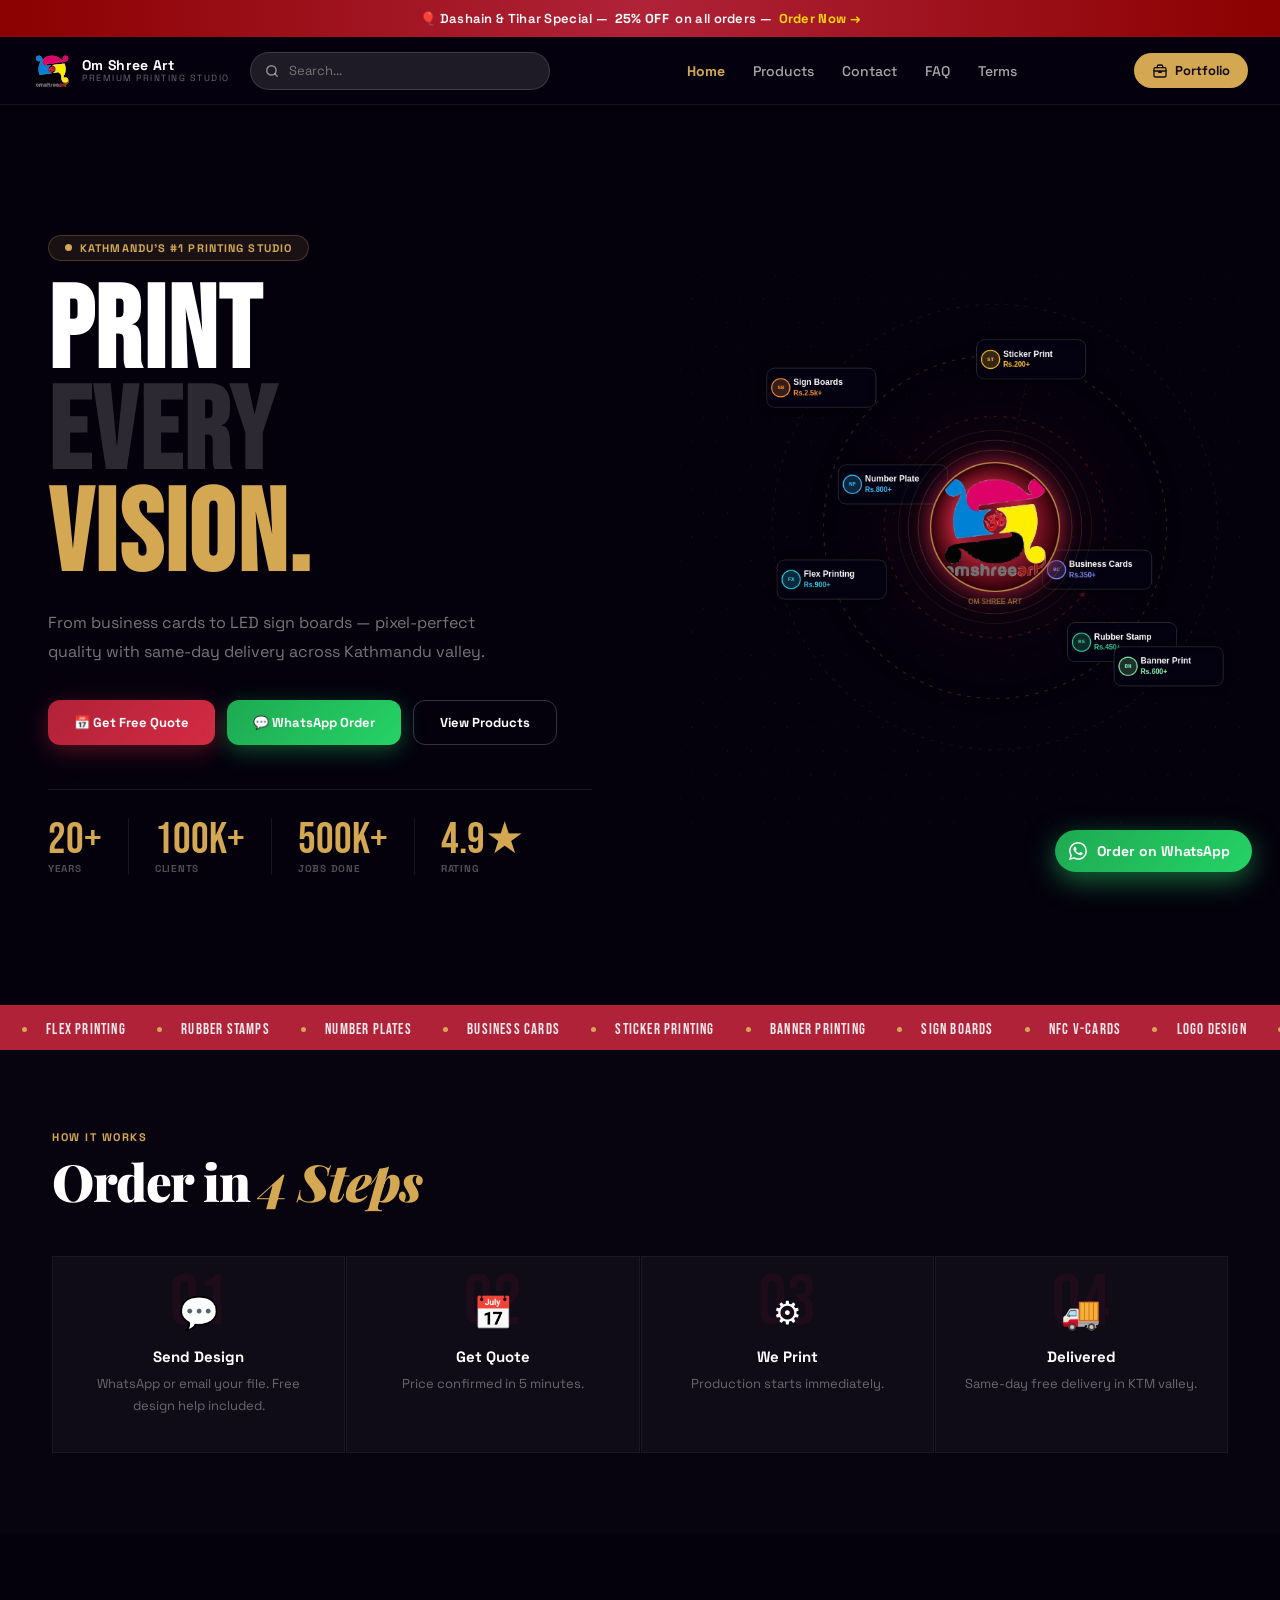
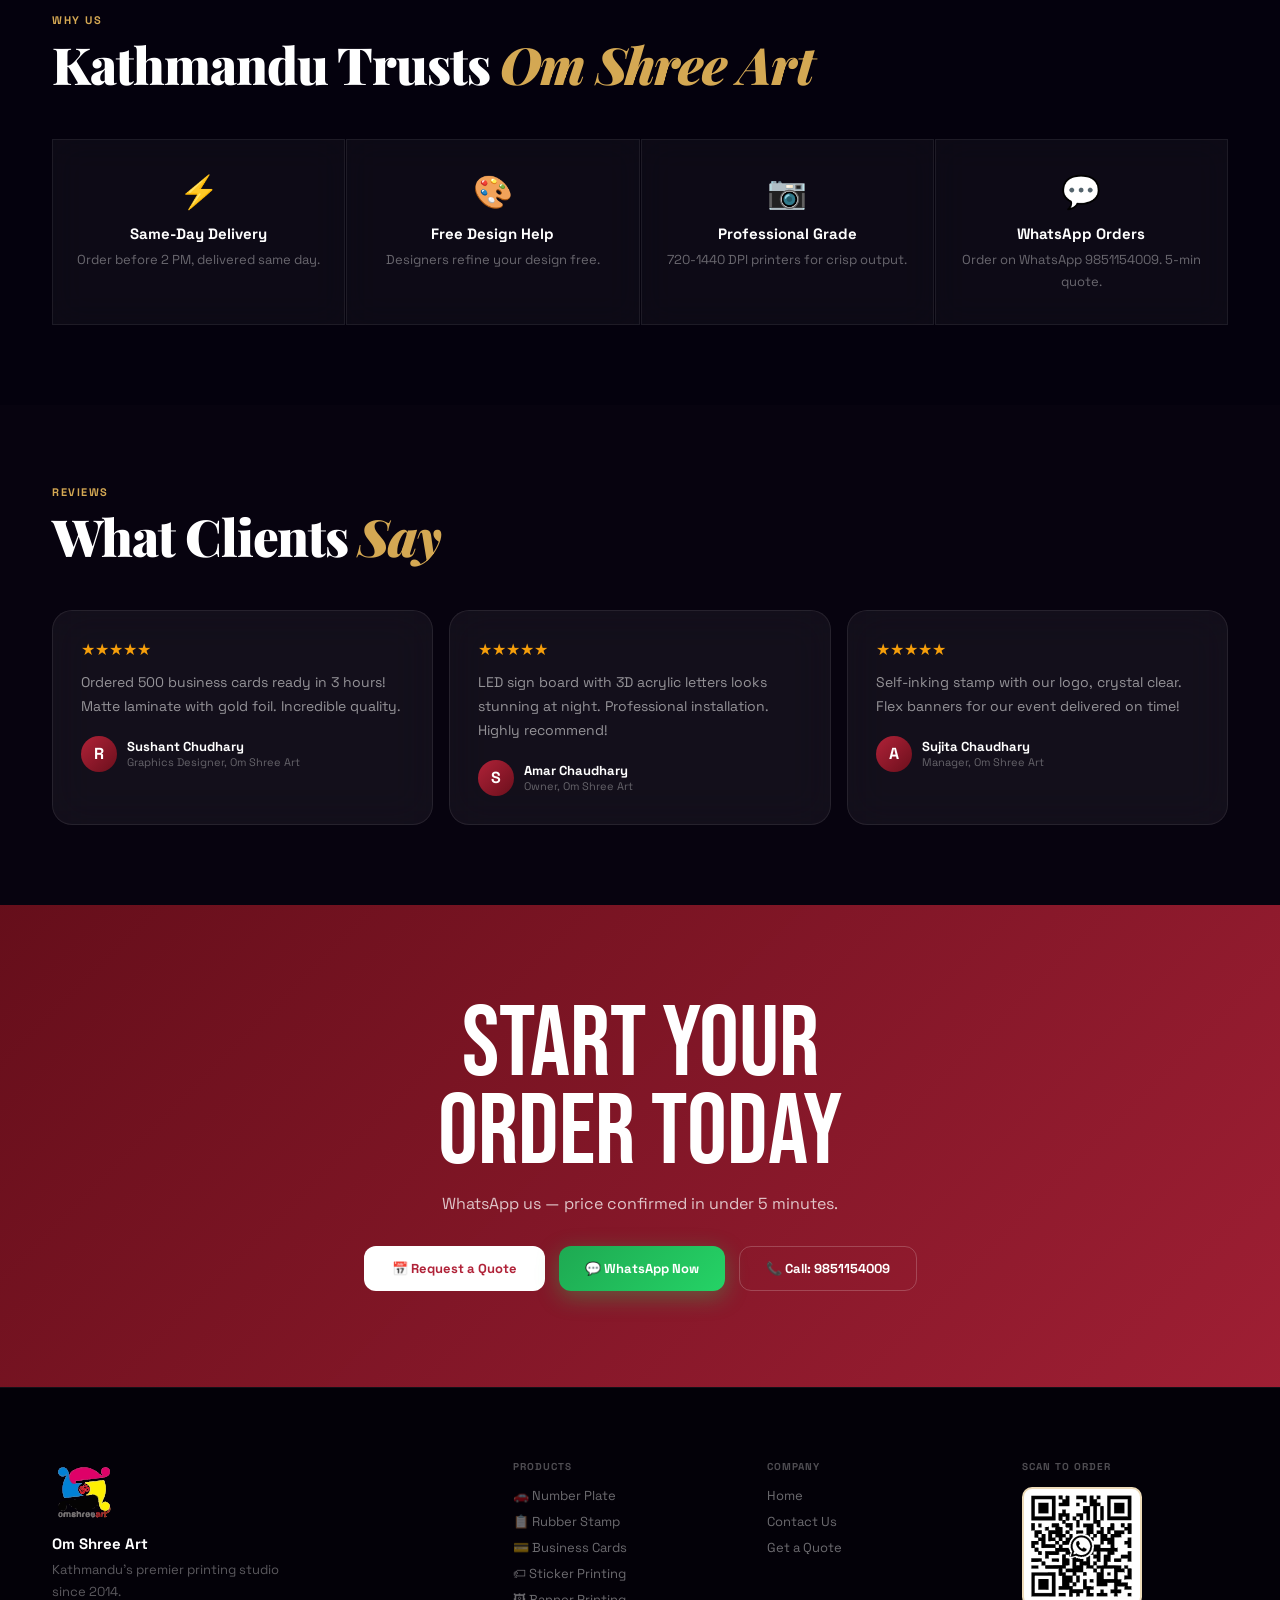
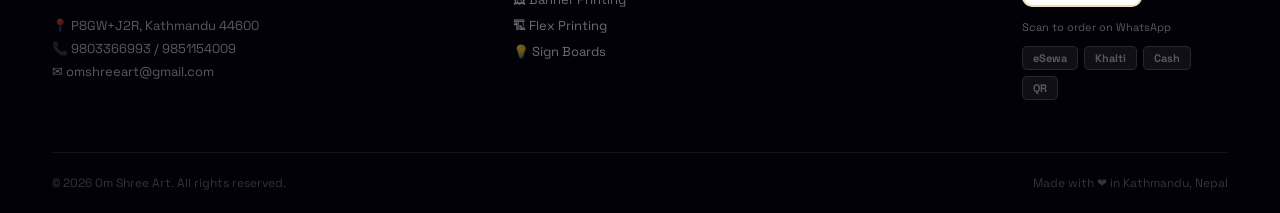
==== index.html @ f7657d8b "Add files via upload" ====
<!DOCTYPE html>
<html lang="en">
<head>
<meta charset="UTF-8"><meta name="viewport" content="width=device-width,initial-scale=1">
<title>Om Shree Art | Number Plate, Rubber Stamp, Printing in Kathmandu</title>
<meta name="description" content="Kathmandu's #1 printing studio. Custom number plates, rubber stamps, business cards, flex printing, banners & sign boards. Same-day delivery. Call: 985-1154009">
<meta name="keywords" content="number plate Nepal, rubber stamp Kathmandu, business card printing, flex printing Nepal, banner printing Kathmandu, sticker printing, sign board Nepal">
<link rel="icon" href="img/omshreeart-logo.svg">
<meta property="og:image" content="img/omshreeart-logo.svg">
<link rel="preconnect" href="https://fonts.googleapis.com">
<link href="https://fonts.googleapis.com/css2?family=Space+Grotesk:wght@400;500;600;700;800&family=Bebas+Neue&family=Playfair+Display:ital,wght@0,900;1,700&display=swap" rel="stylesheet">
<link rel="stylesheet" href="css/style.css">


<style>
#searchResults .sri{padding:10px 14px;cursor:pointer;border-bottom:1px solid rgba(255,255,255,.05);display:flex;align-items:center;gap:10px;transition:.15s;}
#searchResults .sri:hover{background:rgba(176,34,56,.18);}
#searchResults .sri:last-child{border:none;}
#searchResults .sri-e{font-size:16px;flex-shrink:0;}
#searchResults .sri-n{font-size:13px;font-weight:600;color:#fff;}
#searchResults .sri-p{font-size:11px;color:#D4A853;margin-top:1px;}
#searchResults .s-no{padding:14px;color:rgba(255,255,255,.35);font-size:13px;}
#searchToggle:hover{background:rgba(176,34,56,.25)!important;border-color:#B02238!important;color:#fff!important;box-shadow:0 0 16px rgba(176,34,56,.3)!important;}
</style></head><body><canvas id="bg"></canvas><div class="wrap" style="overflow-x:clip;">
<div style="background:linear-gradient(90deg,#8B0000,#B02238,#8B0000);text-align:center;padding:10px 20px;font-size:13px;font-weight:600;color:#fff;letter-spacing:.3px;position:relative;z-index:200;">&#127880; Dashain &amp; Tihar Special &mdash; &nbsp;<b>25% OFF</b>&nbsp; on all orders &mdash; &nbsp;<a href="contact.html" style="color:#FFD700;text-decoration:none;font-weight:700;">Order Now &rarr;</a></div>

<nav style="display:flex;align-items:center;padding:0 32px;height:68px;background:rgba(6,0,15,.95);backdrop-filter:blur(18px);border-bottom:1px solid rgba(255,255,255,.07);position:sticky;top:0;z-index:100;">
  <a href="index.html" style="display:flex;align-items:center;gap:10px;text-decoration:none;flex-shrink:0;">
    <img src="img/omshreeart-logo.svg" alt="OSA" style="height:40px;width:40px;object-fit:contain;border-radius:8px;">
    <div style="display:flex;flex-direction:column;line-height:1.15;">
      <span style="font-weight:700;font-size:14px;color:#fff;letter-spacing:.3px;">Om Shree Art</span>
      <span style="font-size:9px;color:rgba(255,255,255,.4);letter-spacing:1.5px;text-transform:uppercase;">Premium Printing Studio</span>
    </div>
  </a>
  <div id="navSearch" style="position:relative;margin:0 20px;flex:1;max-width:300px;">
  <div id="searchWrap" style="display:flex;align-items:center;background:rgba(255,255,255,.1);border:1.5px solid rgba(255,255,255,.15);border-radius:30px;padding:0 14px;height:38px;transition:.25s;">
    <svg width="14" height="14" viewBox="0 0 24 24" fill="none" stroke="rgba(255,255,255,.5)" stroke-width="2.5" stroke-linecap="round" stroke-linejoin="round" style="flex-shrink:0"><circle cx="11" cy="11" r="8"/><line x1="21" y1="21" x2="16.65" y2="16.65"/></svg>
    <input type="text" id="searchInput" placeholder="Search..." autocomplete="off"
      style="flex:1;background:none;border:none;outline:none;color:#fff;font-size:13px;padding:0 10px;font-family:inherit;"
      oninput="doSearch(this.value)">
    <span id="clearBtn" onclick="clearSrch()" style="display:none;color:rgba(255,255,255,.4);cursor:pointer;font-size:18px;line-height:1;">&times;</span>
  </div>
  <div id="searchResults" style="display:none;position:absolute;top:calc(100% + 8px);left:0;right:0;min-width:260px;background:rgba(8,0,22,.98);border:1px solid rgba(176,34,56,.3);border-radius:14px;overflow:hidden;box-shadow:0 24px 60px rgba(0,0,0,.85);z-index:9999;"></div>
</div>
  <div style="display:flex;align-items:center;gap:28px;margin:0 auto;">
    <a href="index.html" style="color:#D4A853;font-weight:700;text-decoration:none;font-size:14px;">Home</a>
    <a href="products.html" style="color:rgba(255,255,255,.65);font-weight:500;text-decoration:none;font-size:14px;">Products</a>
    <a href="contact.html" style="color:rgba(255,255,255,.65);font-weight:500;text-decoration:none;font-size:14px;">Contact</a>
    <a href="faq.html" style="color:rgba(255,255,255,.65);font-weight:500;text-decoration:none;font-size:14px;">FAQ</a>
    <a href="terms.html" style="color:rgba(255,255,255,.65);font-weight:500;text-decoration:none;font-size:14px;">Terms</a>
  </div>
  <a href="about.html" aria-label="View our portfolio" style="display:flex;align-items:center;gap:7px;background:#D4A853;color:#150b1c;padding:9px 18px;border-radius:30px;text-decoration:none;font-size:13px;font-weight:700;white-space:nowrap;flex-shrink:0;">
    <svg width="16" height="16" viewBox="0 0 24 24" fill="none" stroke="currentColor" stroke-width="2" stroke-linecap="round" stroke-linejoin="round" aria-hidden="true"><rect x="3" y="7" width="18" height="14" rx="2"/><path d="M8 7V5a2 2 0 0 1 2-2h4a2 2 0 0 1 2 2v2M3 12h18M10 12v2h4v-2"/></svg>
    Portfolio
  </a>
</nav>
<div class="mob-nav" id="mn">
  <button class="mob-x" onclick="closeMob()">&#10005;</button>
  <img src="img/omshreeart-logo.svg" style="width:72px;height:72px;object-fit:contain;border-radius:12px;margin-bottom:8px" alt="">
  <a href="index.html" onclick="closeMob()">Home</a>
  <a href="index.html#services" onclick="closeMob()">Products</a>
  <a href="contact.html" onclick="closeMob()">Contact</a>
</div>

<section class="hero">
  <div class="hero-left">
    <div class="eyebrow"><span class="pulse"></span> Kathmandu&rsquo;s #1 Printing Studio</div>
    <h1 class="hero-h1">PRINT<br><span class="dim">EVERY</span><br><span class="gld">VISION.</span></h1>
    <p class="hero-p">From business cards to LED sign boards &mdash; pixel-perfect quality with same-day delivery across Kathmandu valley.</p>
    <div class="hero-btns">
      <a href="contact.html#quote" class="btn-red">&#128197; Get Free Quote</a>
      <a href="https://wa.me/9779851154009" target="_blank" class="btn-wa">&#128172; WhatsApp Order</a>
      <a href="products.html" class="btn-ghost">View Products</a>
    </div>
    <div class="stats">
      <div class="stat"><div class="stat-n">20+</div><div class="stat-l">Years</div></div>
      <div class="stat"><div class="stat-n">100K+</div><div class="stat-l">Clients</div></div>
      <div class="stat"><div class="stat-n">500K+</div><div class="stat-l">Jobs Done</div></div>
      <div class="stat" style="border-right:none"><div class="stat-n">4.9&#9733;</div><div class="stat-l">Rating</div></div>
    </div>
  </div>
  <div class="hero-right" style="display:flex;align-items:flex-start;justify-content:center;padding-top:20px;min-height:100vh;overflow:visible;">
    <canvas id="heroCanvas" width="800" height="800" style="display:block;width:800px;height:800px;"></canvas>
  </div>
  <script>
  // Inline orbit animation - runs immediately, no deps
  (function(){
    var cv=document.getElementById('heroCanvas');
    if(!cv){console.error('heroCanvas not found'); return;}
    console.log('heroCanvas found, starting animation');
    var S=800, ctx=cv.getContext('2d');
    var cx=S/2+50, cy=S/2-40, tick=0, hov=-1;
    var logo=new Image(); logo.src='img/omshreeart-logo.svg'; var logoOk=false;
    logo.onload=function(){logoOk=true;};
    var IT=[
      {l:'Business Cards',p:'Rs.350+',c:'#818cf8',a:'BC'},
      {l:'Number Plate', p:'Rs.800+',c:'#38bdf8',a:'NP'},
      {l:'Rubber Stamp', p:'Rs.450+',c:'#34d399',a:'RS'},
      {l:'Flex Printing',p:'Rs.900+',c:'#22d3ee',a:'FX'},
      {l:'Sticker Print',p:'Rs.200+',c:'#fbbf24',a:'ST'},
      {l:'Banner Print', p:'Rs.600+',c:'#86efac',a:'BN'},
      {l:'Sign Boards',  p:'Rs.2.5k+',c:'#fb923c',a:'SB'}
    ];
    var OR=[
      {r:158,sp:0.009,ag:0,      ids:[0,1]},
      {r:245,sp:-0.006,ag:1.0,  ids:[2,3,4]},
      {r:318,sp:0.004,ag:0.5,   ids:[5,6]}
    ];
    var CP=[];
    cv.addEventListener('mousemove',function(e){
      var rc=cv.getBoundingClientRect();
      var mx=(e.clientX-rc.left)*(S/rc.width);
      var my=(e.clientY-rc.top)*(S/rc.height);
      hov=-1;
      CP.forEach(function(c){var dx=mx-c.x,dy=my-c.y;if(dx*dx+dy*dy<60*60)hov=c.i;});
      cv.style.cursor=hov>=0?'pointer':'default';
    });
    cv.addEventListener('click',function(){
      if(hov>=0)window.open('https://wa.me/9779851154009?text=Order+'+encodeURIComponent(IT[hov].l),'_blank');
    });
    function rr(x,y,w,h,r){
      ctx.beginPath();ctx.moveTo(x+r,y);
      ctx.lineTo(x+w-r,y);ctx.arcTo(x+w,y,x+w,y+r,r);
      ctx.lineTo(x+w,y+h-r);ctx.arcTo(x+w,y+h,x+w-r,y+h,r);
      ctx.lineTo(x+r,y+h);ctx.arcTo(x,y+h,x,y+h-r,r);
      ctx.lineTo(x,y+r);ctx.arcTo(x,y,x+r,y,r);ctx.closePath();
    }
    function rgb(h){return[parseInt(h.slice(1,3),16),parseInt(h.slice(3,5),16),parseInt(h.slice(5,7),16)];}
    function draw(){
      ctx.clearRect(0,0,S,S); tick++; CP=[];
      // bg glow
      var g=ctx.createRadialGradient(cx,cy,0,cx,cy,270);
      g.addColorStop(0,'rgba(176,34,56,0.18)');g.addColorStop(1,'rgba(0,0,0,0)');
      ctx.fillStyle=g;ctx.beginPath();ctx.arc(cx,cy,290,0,Math.PI*2);ctx.fill();
      // hex dots
      for(var hx=0;hx<S;hx+=34){for(var hy=0;hy<S;hy+=34){
        var ph=Math.sin(tick*0.02+(hx+hy)*0.05)*0.5+0.5;
        ctx.beginPath();ctx.arc(hx+(Math.floor(hy/34)%2)*17,hy,1,0,Math.PI*2);
        ctx.fillStyle='rgba(255,255,255,'+(0.04+ph*0.05)+')';ctx.fill();
      }}
      // orbit rings
      [[158,'rgba(176,34,56,0.4)'],[245,'rgba(212,168,83,0.22)'],[318,'rgba(255,255,255,0.07)']].forEach(function(o){
        ctx.save();ctx.setLineDash([5,9]);ctx.beginPath();ctx.arc(cx,cy,o[0],0,Math.PI*2);
        ctx.strokeStyle=o[1];ctx.lineWidth=1.5;ctx.stroke();ctx.restore();
        var a=tick*0.015; ctx.beginPath();ctx.arc(cx+o[0]*Math.cos(a),cy+o[0]*Math.sin(a),3,0,Math.PI*2);
        ctx.fillStyle=o[1];ctx.fill();
      });
      // chips
      OR.forEach(function(o){o.ag+=o.sp;
        o.ids.forEach(function(ii,j){
          var a=o.ag+(j/o.ids.length)*Math.PI*2;
          var px=cx+o.r*Math.cos(a), py=cy+o.r*Math.sin(a);
          var it=IT[ii], isH=(hov===ii);
          CP.push({x:px,y:py,i:ii});
          // line
          var rc=rgb(it.c);
          ctx.save();ctx.beginPath();ctx.moveTo(cx,cy);ctx.lineTo(px,py);
          ctx.setLineDash([3,6]);ctx.strokeStyle='rgba('+rc[0]+','+rc[1]+','+rc[2]+','+(isH?0.3:0.12)+')';
          ctx.lineWidth=isH?1.5:1;ctx.stroke();ctx.restore();
          // dot
          ctx.save();if(isH){ctx.shadowColor=it.c;ctx.shadowBlur=18;}
          ctx.beginPath();ctx.arc(px,py,isH?5:3.5,0,Math.PI*2);ctx.fillStyle=it.c;ctx.fill();ctx.restore();
          // chip
          var CW=isH?172:156, CH=isH?62:56;
          var bx=px-CW/2, by=py-CH/2;
          ctx.save();ctx.shadowColor=isH?it.c:'rgba(0,0,0,0.8)';ctx.shadowBlur=isH?22:12;
          rr(bx,by,CW,CH,11);ctx.fillStyle=isH?'rgba(8,3,24,0.97)':'rgba(5,2,18,0.93)';ctx.fill();
          rr(bx,by,CW,CH,11);ctx.strokeStyle=isH?it.c:'rgba(255,255,255,0.18)';ctx.lineWidth=isH?2:1;ctx.stroke();ctx.restore();
          // badge
          ctx.save();ctx.beginPath();ctx.arc(bx+20,by+CH/2,13,0,Math.PI*2);
          ctx.fillStyle='rgba('+rc[0]+','+rc[1]+','+rc[2]+',0.2)';ctx.fill();
          ctx.strokeStyle=it.c;ctx.lineWidth=1.5;ctx.stroke();
          ctx.fillStyle=it.c;ctx.font='bold 8px monospace';ctx.textAlign='center';ctx.textBaseline='middle';
          ctx.fillText(it.a,bx+20,by+CH/2);ctx.restore();
          // text
          ctx.save();ctx.font='bold 12px sans-serif';ctx.fillStyle='#fff';ctx.textAlign='left';ctx.textBaseline='middle';
          ctx.fillText(it.l,bx+38,by+CH/2-7);
          ctx.font='bold 10px sans-serif';ctx.fillStyle=it.c;ctx.fillText(it.p,bx+38,by+CH/2+8);ctx.restore();
        });
      });
      // orb
      var R=92, pu=Math.sin(tick*0.04)*0.5+0.5;
      for(var ri=0;ri<3;ri++){
        ctx.save();ctx.beginPath();ctx.arc(cx,cy,R+14+ri*10+pu*(ri+1)*4,0,Math.PI*2);
        ctx.strokeStyle='rgba(212,168,83,'+(0.28-ri*0.08)+')';ctx.lineWidth=1;ctx.stroke();ctx.restore();
      }
      var og=ctx.createRadialGradient(cx-20,cy-18,0,cx,cy,R);
      og.addColorStop(0,'#5a0a18');og.addColorStop(0.55,'#B02238');og.addColorStop(1,'#2a0007');
      ctx.save();ctx.shadowColor='#B02238';ctx.shadowBlur=32;
      ctx.beginPath();ctx.arc(cx,cy,R,0,Math.PI*2);ctx.fillStyle=og;ctx.fill();
      ctx.strokeStyle='rgba(212,168,83,'+(0.5+pu*0.3)+')';ctx.lineWidth=2;ctx.stroke();ctx.restore();
      if(logoOk){
        ctx.save();ctx.beginPath();ctx.arc(cx,cy,R-3,0,Math.PI*2);ctx.clip();
        ctx.drawImage(logo,cx-R+3,cy-R+3,(R-3)*2,(R-3)*2);ctx.restore();
      }else{
        ctx.font='bold 24px sans-serif';ctx.fillStyle='#D4A853';ctx.textAlign='center';ctx.textBaseline='middle';
        ctx.fillText('OSA',cx,cy);
      }
      ctx.font='700 10px sans-serif';ctx.fillStyle='rgba(212,168,83,0.55)';ctx.textAlign='center';ctx.textBaseline='alphabetic';
      ctx.fillText('OM SHREE ART',cx,cy+R+18);
      // tooltip
      if(hov>=0){
        var msg='Click to order →';
        ctx.font='bold 11px sans-serif';var tw=ctx.measureText(msg).width+24;
        rr(cx-tw/2,S-36,tw,24,6);ctx.fillStyle='rgba(5,2,18,0.95)';ctx.fill();
        ctx.strokeStyle=IT[hov].c;ctx.lineWidth=1;ctx.stroke();
        ctx.fillStyle=IT[hov].c;ctx.textAlign='center';ctx.textBaseline='middle';ctx.fillText(msg,cx,S-24);
      }
      requestAnimationFrame(draw);
    }
    draw();
    console.log('Orbit animation started!');
  })();
  </script>
</section>

<div class="ticker"><div class="tt"><span class="ti"><span class="td"></span>&nbsp;FLEX PRINTING&nbsp;</span><span class="ti"><span class="td"></span>&nbsp;RUBBER STAMPS&nbsp;</span><span class="ti"><span class="td"></span>&nbsp;NUMBER PLATES&nbsp;</span><span class="ti"><span class="td"></span>&nbsp;BUSINESS CARDS&nbsp;</span><span class="ti"><span class="td"></span>&nbsp;STICKER PRINTING&nbsp;</span><span class="ti"><span class="td"></span>&nbsp;BANNER PRINTING&nbsp;</span><span class="ti"><span class="td"></span>&nbsp;SIGN BOARDS&nbsp;</span><span class="ti"><span class="td"></span>&nbsp;NFC V-CARDS&nbsp;</span><span class="ti"><span class="td"></span>&nbsp;LOGO DESIGN&nbsp;</span><span class="ti"><span class="td"></span>&nbsp;SAME-DAY DELIVERY&nbsp;</span><span class="ti"><span class="td"></span>&nbsp;FLEX PRINTING&nbsp;</span><span class="ti"><span class="td"></span>&nbsp;RUBBER STAMPS&nbsp;</span><span class="ti"><span class="td"></span>&nbsp;NUMBER PLATES&nbsp;</span><span class="ti"><span class="td"></span>&nbsp;BUSINESS CARDS&nbsp;</span><span class="ti"><span class="td"></span>&nbsp;STICKER PRINTING&nbsp;</span><span class="ti"><span class="td"></span>&nbsp;BANNER PRINTING&nbsp;</span><span class="ti"><span class="td"></span>&nbsp;SIGN BOARDS&nbsp;</span><span class="ti"><span class="td"></span>&nbsp;NFC V-CARDS&nbsp;</span><span class="ti"><span class="td"></span>&nbsp;LOGO DESIGN&nbsp;</span><span class="ti"><span class="td"></span>&nbsp;SAME-DAY DELIVERY&nbsp;</span></div></div>


<section style="padding:80px 0;background:var(--bg2);position:relative;z-index:1">
  <div class="container">
    <div class="lbl">How It Works</div>
    <h2 class="h2">Order in <em>4 Steps</em></h2>
    <div class="proc-grid">
      <div class="ps"><div class="ps-n">01</div><div class="ps-ico">&#128172;</div><h3 class="ps-t">Send Design</h3><p class="ps-d">WhatsApp or email your file. Free design help included.</p></div>
      <div class="ps"><div class="ps-n">02</div><div class="ps-ico">&#128197;</div><h3 class="ps-t">Get Quote</h3><p class="ps-d">Price confirmed in 5 minutes.</p></div>
      <div class="ps"><div class="ps-n">03</div><div class="ps-ico">&#9881;</div><h3 class="ps-t">We Print</h3><p class="ps-d">Production starts immediately.</p></div>
      <div class="ps"><div class="ps-n">04</div><div class="ps-ico">&#128666;</div><h3 class="ps-t">Delivered</h3><p class="ps-d">Same-day free delivery in KTM valley.</p></div>
    </div>
  </div>
</section>

<section style="padding:80px 0;position:relative;z-index:1">
  <div class="container">
    <div class="lbl">Why Us</div>
    <h2 class="h2">Kathmandu Trusts <em>Om Shree Art</em></h2>
    <div class="trust-grid">
      <div class="tr"><div class="tr-ico">&#9889;</div><div class="tr-t">Same-Day Delivery</div><div class="tr-d">Order before 2 PM, delivered same day.</div></div>
      <div class="tr"><div class="tr-ico">&#127912;</div><div class="tr-t">Free Design Help</div><div class="tr-d">Designers refine your design free.</div></div>
      <div class="tr"><div class="tr-ico">&#128247;</div><div class="tr-t">Professional Grade</div><div class="tr-d">720-1440 DPI printers for crisp output.</div></div>
      <div class="tr"><div class="tr-ico">&#128172;</div><div class="tr-t">WhatsApp Orders</div><div class="tr-d">Order on WhatsApp 9851154009. 5-min quote.</div></div>
    </div>
  </div>
</section>

<section style="padding:80px 0;background:var(--bg2);position:relative;z-index:1">
  <div class="container">
    <div class="lbl">Reviews</div>
    <h2 class="h2">What Clients <em>Say</em></h2>
    <div class="testi-grid">
      <div class="tc"><div style="color:#F59E0B;margin-bottom:10px">&#9733;&#9733;&#9733;&#9733;&#9733;</div><p style="font-size:14px;color:rgba(255,255,255,.55);line-height:1.72;margin-bottom:18px">Ordered 500 business cards ready in 3 hours! Matte laminate with gold foil. Incredible quality.</p><div style="display:flex;align-items:center;gap:10px"><div style="width:36px;height:36px;border-radius:50%;background:linear-gradient(135deg,#B02238,#6B0F1C);display:flex;align-items:center;justify-content:center;font-weight:900">R</div><div><div style="font-size:13px;font-weight:800">Sushant Chudhary</div><div style="font-size:11px;color:rgba(255,255,255,.35)">Graphics Designer, Om Shree Art</div></div></div></div>
      <div class="tc"><div style="color:#F59E0B;margin-bottom:10px">&#9733;&#9733;&#9733;&#9733;&#9733;</div><p style="font-size:14px;color:rgba(255,255,255,.55);line-height:1.72;margin-bottom:18px">LED sign board with 3D acrylic letters looks stunning at night. Professional installation. Highly recommend!</p><div style="display:flex;align-items:center;gap:10px"><div style="width:36px;height:36px;border-radius:50%;background:linear-gradient(135deg,#B02238,#6B0F1C);display:flex;align-items:center;justify-content:center;font-weight:900">S</div><div><div style="font-size:13px;font-weight:800">Amar Chaudhary</div><div style="font-size:11px;color:rgba(255,255,255,.35)">Owner, Om Shree Art</div></div></div></div>
      <div class="tc"><div style="color:#F59E0B;margin-bottom:10px">&#9733;&#9733;&#9733;&#9733;&#9733;</div><p style="font-size:14px;color:rgba(255,255,255,.55);line-height:1.72;margin-bottom:18px">Self-inking stamp with our logo, crystal clear. Flex banners for our event delivered on time!</p><div style="display:flex;align-items:center;gap:10px"><div style="width:36px;height:36px;border-radius:50%;background:linear-gradient(135deg,#B02238,#6B0F1C);display:flex;align-items:center;justify-content:center;font-weight:900">A</div><div><div style="font-size:13px;font-weight:800">Sujita Chaudhary</div><div style="font-size:11px;color:rgba(255,255,255,.35)">Manager, Om Shree Art</div></div></div></div>
    </div>
  </div>
</section>

<section class="cta-band">
  <div class="cta-t">START YOUR<br>ORDER TODAY</div>
  <p class="cta-s">WhatsApp us &mdash; price confirmed in under 5 minutes.</p>
  <div class="cta-row">
    <a href="contact.html#quote" class="btn-white">&#128197; Request a Quote</a>
    <a href="https://wa.me/9779851154009" target="_blank" class="btn-wa">&#128172; WhatsApp Now</a>
    <a href="tel:9851154009" class="btn-ghost">&#128222; Call: 9851154009</a>
  </div>
</section>

<footer class="footer"><div class="container">
  <div class="footer-grid">
    <div>
      <img src="img/omshreeart-logo.svg" class="footer-logo" alt="Om Shree Art">
      <strong style="font-size:15px;display:block;margin-bottom:6px">Om Shree Art</strong>
      <p style="font-size:13px;color:rgba(255,255,255,.35);line-height:1.7;max-width:260px">Kathmandu&rsquo;s premier printing studio since 2014.</p>
      <div style="margin-top:14px;display:flex;flex-direction:column;gap:6px">
        <a href="https://maps.app.goo.gl/X55EqDLEx8DsVTNR9" target="_blank" style="font-size:13px;color:rgba(255,255,255,.35)">&#128205; P8GW+J2R, Kathmandu 44600</a>
        <a href="tel:9803366993" style="font-size:13px;color:rgba(255,255,255,.35)">&#128222; 9803366993 / 9851154009</a>
        <a href="mailto:omshreeart@gmail.com" style="font-size:13px;color:rgba(255,255,255,.35)">&#9993; omshreeart@gmail.com</a>
      </div>
    </div>
    <div><h4 class="fh">Products</h4><div class="flinks"><a href="number-plate.html">&#128663;&nbsp;Number Plate</a><a href="rubber-stamp.html">&#128203;&nbsp;Rubber Stamp</a><a href="business-card-printing.html">&#128179;&nbsp;Business Cards</a><a href="sticker-printing.html">&#127991;&nbsp;Sticker Printing</a><a href="banner-printing.html">&#128444;&nbsp;Banner Printing</a><a href="flex-printing.html">&#127959;&nbsp;Flex Printing</a><a href="sign-board.html">&#128161;&nbsp;Sign Boards</a></div></div>
    <div><h4 class="fh">Company</h4><div class="flinks">
      <a href="index.html">Home</a>
      <a href="contact.html">Contact Us</a>
      <a href="contact.html#quote">Get a Quote</a>
    </div></div>
    <div>
      <h4 class="fh">Scan to Order</h4>
      <img src="img/whatsapp-qr.svg" class="qr-img" alt="Scan QR to WhatsApp">
      <p style="font-size:11px;color:rgba(255,255,255,.35);margin-top:8px">Scan to order on WhatsApp</p>
      <div style="display:flex;gap:6px;flex-wrap:wrap;margin-top:12px">
        <span class="pay-tag">eSewa</span><span class="pay-tag">Khalti</span><span class="pay-tag">Cash</span><span class="pay-tag">QR</span>
      </div>
    </div>
  </div>
  <div class="f-bottom"><span>&copy; 2026 Om Shree Art. All rights reserved.</span><span>Made with &#10084; in Kathmandu, Nepal</span></div>
</div>
<div class="cart-ov" onclick="closeCart()"></div>
<div class="cart-sb" id="cSb">
  <div class="cart-hdr"><h3>Your Cart</h3><button class="cart-cls" onclick="closeCart()">&#10005;</button></div>
  <div class="cart-body" id="cBody"></div>
  <div id="cFtr" style="display:none;padding:20px 24px;border-top:1px solid rgba(255,255,255,.08)">
    <div id="cTot"></div>
    <a href="contact.html" style="display:block;text-align:center;background:#B02238;color:#fff;padding:13px;border-radius:12px;font-weight:700;font-size:14px;margin-top:14px;text-decoration:none">Checkout via WhatsApp</a>
  </div>
</div>
<a href="https://wa.me/9779851154009?text=Hello%2C+I+want+to+place+an+order" target="_blank" class="wa-float"><svg width="18" height="18" viewBox="0 0 24 24" fill="currentColor"><path d="M17.472 14.382c-.297-.149-1.758-.867-2.03-.967-.273-.099-.471-.148-.67.15-.197.297-.767.966-.94 1.164-.173.199-.347.223-.644.075-.297-.15-1.255-.463-2.39-1.475-.883-.788-1.48-1.761-1.653-2.059-.173-.297-.018-.458.13-.606.134-.133.298-.347.446-.52.149-.174.198-.298.298-.497.099-.198.05-.371-.025-.52-.075-.149-.669-1.612-.916-2.207-.242-.579-.487-.5-.669-.51-.173-.008-.371-.01-.57-.01-.198 0-.52.074-.792.372-.272.297-1.04 1.016-1.04 2.479 0 1.462 1.065 2.875 1.213 3.074.149.198 2.096 3.2 5.077 4.487.709.306 1.262.489 1.694.625.712.227 1.36.195 1.871.118.571-.085 1.758-.719 2.006-1.413.248-.694.248-1.289.173-1.413-.074-.124-.272-.198-.57-.347m-5.421 7.403h-.004a9.87 9.87 0 0 1-5.031-1.378l-.361-.214-3.741.982.998-3.648-.235-.374a9.86 9.86 0 0 1-1.51-5.26c.001-5.45 4.436-9.884 9.888-9.884 2.64 0 5.122 1.03 6.988 2.898a9.825 9.825 0 0 1 2.893 6.994c-.003 5.45-4.437 9.884-9.885 9.884m8.413-18.297A11.815 11.815 0 0 0 12.05 0C5.495 0 .16 5.335.157 11.892c0 2.096.547 4.142 1.588 5.945L.057 24l6.305-1.654a11.882 11.882 0 0 0 5.683 1.448h.005c6.554 0 11.89-5.335 11.893-11.893a11.821 11.821 0 0 0-3.48-8.413Z"/></svg><span>Order on WhatsApp</span></a>
</div><script src="js/app.js"></script><script src="js/hero3d.js"></script>


<script>
(function(){
var P=[
  {n:'Business Cards',p:'Rs.350+',e:'🪪',u:'business-card-printing.html'},
  {n:'Number Plates',p:'Rs.800+',e:'🔢',u:'number-plate.html'},
  {n:'Rubber Stamps',p:'Rs.450+',e:'🔏',u:'rubber-stamp.html'},
  {n:'Flex Printing',p:'Rs.900+',e:'🏷',u:'flex-printing.html'},
  {n:'Sticker Printing',p:'Rs.200+',e:'⭐',u:'sticker-printing.html'},
  {n:'Banner Printing',p:'Rs.600+',e:'🎌',u:'banner-printing.html'},
  {n:'Sign Boards',p:'Rs.2.5k+',e:'💡',u:'sign-board.html'},
  {n:'Products',p:'',e:'🛍',u:'products.html'},
  {n:'FAQ',p:'',e:'❓',u:'faq.html'},
  {n:'Terms',p:'',e:'📋',u:'terms.html'},
  {n:'Contact',p:'',e:'📞',u:'contact.html'}
];
window.doSearch=function(q){
  var res=document.getElementById('searchResults');
  var clr=document.getElementById('clearBtn');
  if(clr)clr.style.display=q?'inline':'none';
  if(!q.trim()){res.style.display='none';return;}
  var found=P.filter(function(x){return x.n.toLowerCase().indexOf(q.toLowerCase())>=0;});
  res.innerHTML=found.length?found.map(function(x){
    return '<a href="'+x.u+'" style="padding:10px 14px;color:#fff;text-decoration:none;border-bottom:1px solid rgba(255,255,255,.05);display:flex;align-items:center;gap:12px"><span style="font-size:18px">'+x.e+'</span><div><div style="font-size:13px;font-weight:600">'+x.n+'</div>'+(x.p?'<div style="font-size:11px;color:#D4A853">'+x.p+'</div>':'')+'</div></a>';
  }).join(''):'<div style="padding:13px 16px;color:rgba(255,255,255,.55);font-size:13px">No results found</div>';
  res.style.display='block';
};
window.clearSrch=function(){
  document.getElementById('searchInput').value='';
  document.getElementById('searchResults').style.display='none';
  document.getElementById('clearBtn').style.display='none';
  document.getElementById('searchInput').focus();
};
document.addEventListener('click',function(e){
  var ns=document.getElementById('navSearch');
  if(ns&&!ns.contains(e.target)){document.getElementById('searchResults').style.display='none';}
});
}());
</script>
</body></html>
---- css/style.css ----
*{box-sizing:border-box;margin:0;padding:0}
html{scroll-behavior:smooth}
:root{--red:#B02238;--red2:#D42B44;--gold:#D4A853;--gold2:#F0C96A;--ink:#04010D;--bg2:#07030F;--ease:cubic-bezier(.4,0,.2,1)}
body{font-family:"Space Grotesk","Inter",sans-serif;background:var(--ink);color:#fff;overflow-x:hidden}
a{text-decoration:none;color:inherit}
#bg{position:fixed;inset:0;z-index:0;pointer-events:none}
.wrap{position:relative;z-index:1}

/* PROMO BAR */
.promo{background:linear-gradient(90deg,#6B0F1C,#B02238,#D42B44,#B02238,#6B0F1C);background-size:300% 100%;animation:pscr 8s linear infinite;text-align:center;padding:9px 20px;font-size:12.5px;font-weight:600;display:flex;align-items:center;justify-content:center;gap:12px;position:relative;z-index:300;color:#fff}
@keyframes pscr{0%{background-position:0 0}100%{background-position:300% 0}}
.promo a{color:var(--gold2);font-weight:800}

/* ============ NAVBAR - NO BULLETS, HORIZONTAL ============ */
.nav{
  position:sticky;top:0;z-index:200;
  height:70px;
  display:flex;
  flex-direction:row;
  align-items:center;
  padding:0 48px;
  gap:0;
  background:rgba(4,1,13,.92);
  backdrop-filter:blur(24px);
  -webkit-backdrop-filter:blur(24px);
  border-bottom:1px solid rgba(255,255,255,.08);
}
@media(max-width:900px){.nav{padding:0 20px}}

.logo{
  display:flex;
  flex-direction:row;
  align-items:center;
  gap:11px;
  flex-shrink:0;
  text-decoration:none;
  color:#fff;
}
.logo-img{width:42px;height:42px;object-fit:contain;border-radius:10px;flex-shrink:0}
.logo-txt strong{display:block;font-size:14px;font-weight:800;color:#fff;line-height:1.2}
.logo-txt span{display:block;font-size:9px;font-weight:700;letter-spacing:.1em;text-transform:uppercase;color:var(--gold);margin-top:1px}

/* CENTER NAV: flexbox row of plain <a> tags, NO ul/li */
.nav-links{
  display:flex;
  flex-direction:row;
  align-items:center;
  gap:4px;
  margin:0 auto;
  list-style:none;
  padding:0;
}
@media(max-width:900px){.nav-links{display:none}}
.nav-links a{
  display:inline-flex;
  align-items:center;
  gap:5px;
  padding:8px 18px;
  border-radius:10px;
  font-size:13px;
  font-weight:600;
  color:rgba(255,255,255,.62);
  transition:all .18s;
  text-decoration:none;
  white-space:nowrap;
  position:relative;
}
.nav-links a:hover,.nav-links a.act{color:#fff;background:rgba(255,255,255,.09)}
.nav-links .has-dd{position:relative}
.nav-links .has-dd:hover .dd{opacity:1;pointer-events:all;transform:translateY(0)}
.dd{
  position:absolute;top:calc(100% + 10px);left:50%;transform:translateX(-50%) translateY(12px);
  background:rgba(4,1,13,.97);backdrop-filter:blur(32px);
  border:1px solid rgba(255,255,255,.1);border-radius:18px;
  padding:12px;width:270px;
  opacity:0;pointer-events:none;transition:all .22s var(--ease);
  box-shadow:0 28px 64px rgba(0,0,0,.85);
  display:flex;flex-direction:column;gap:2px;
}
.dd a{
  display:flex;align-items:center;gap:10px;
  padding:10px 14px;border-radius:10px;
  font-size:13px;font-weight:500;
  color:rgba(255,255,255,.55);
  transition:all .15s;
  text-decoration:none;
}
.dd a:hover{background:rgba(255,255,255,.07);color:#fff}
.dd-dot{width:6px;height:6px;border-radius:50%;background:var(--red);flex-shrink:0}

.nav-right{display:flex;flex-direction:row;align-items:center;gap:10px;flex-shrink:0}
.cart-btn{
  width:40px;height:40px;border-radius:10px;
  background:rgba(255,255,255,.07);border:1px solid rgba(255,255,255,.1);
  color:rgba(255,255,255,.6);display:flex;align-items:center;justify-content:center;
  cursor:pointer;transition:all .2s;position:relative;
}
.cart-btn:hover{background:rgba(255,255,255,.13);color:#fff}
.cbadge{background:var(--red);color:#fff;font-size:9px;font-weight:800;width:16px;height:16px;border-radius:50%;display:none;align-items:center;justify-content:center;position:absolute;top:4px;right:4px}
.cta-btn{
  background:linear-gradient(135deg,var(--red),var(--red2));color:#fff;
  padding:9px 22px;border-radius:10px;font-size:13px;font-weight:700;
  border:none;cursor:pointer;display:inline-flex;align-items:center;
  box-shadow:0 4px 20px rgba(176,34,56,.4);text-decoration:none;
  transition:all .2s;white-space:nowrap;
}
.cta-btn:hover{transform:translateY(-1px);box-shadow:0 8px 30px rgba(176,34,56,.55)}
.ham{display:none;flex-direction:column;gap:5px;background:none;border:none;cursor:pointer;padding:4px}
.ham span{width:22px;height:2px;background:#fff;border-radius:1px}
@media(max-width:900px){.ham{display:flex}}

/* MOBILE NAV */
.mob-nav{position:fixed;inset:0;z-index:500;background:rgba(4,1,13,.98);backdrop-filter:blur(30px);display:flex;flex-direction:column;align-items:center;justify-content:center;gap:28px;opacity:0;pointer-events:none;transition:opacity .3s}
.mob-nav.open{opacity:1;pointer-events:all}
.mob-nav a{font-family:"Bebas Neue",sans-serif;font-size:56px;letter-spacing:.06em;transition:color .2s}
.mob-nav a:hover{color:var(--gold)}
.mob-x{position:absolute;top:24px;right:24px;background:none;border:none;color:#fff;font-size:28px;cursor:pointer}

/* TICKER */
.ticker{background:var(--red);overflow:hidden;white-space:nowrap;padding:11px 0}
.tt{display:inline-flex;animation:tick 38s linear infinite;will-change:transform}
@keyframes tick{from{transform:translateX(0)}to{transform:translateX(-50%)}}
.ti{display:inline-flex;align-items:center;font-family:"Bebas Neue",sans-serif;font-size:15px;letter-spacing:.08em;color:rgba(255,255,255,.9);padding:0 6px}
.td{width:5px;height:5px;border-radius:50%;background:var(--gold);flex-shrink:0;margin:0 16px}

/* ============ HERO ============ */
.hero{min-height:100vh;display:grid;grid-template-columns:1fr 1fr;align-items:center;position:relative;z-index:1;overflow:visible}
@media(max-width:900px){.hero{grid-template-columns:1fr;min-height:auto}}
.hero-left{padding:80px 52px;position:relative;z-index:2}
@media(max-width:900px){.hero-left{padding:52px 24px}}
.eyebrow{display:inline-flex;align-items:center;gap:8px;background:rgba(212,168,83,.1);border:1px solid rgba(212,168,83,.25);border-radius:24px;padding:5px 16px;font-size:11px;font-weight:700;letter-spacing:.1em;text-transform:uppercase;color:var(--gold);margin-bottom:22px;width:fit-content}
.pulse{width:7px;height:7px;border-radius:50%;background:var(--gold);animation:plz 2s infinite;flex-shrink:0}
@keyframes plz{0%,100%{opacity:1;transform:scale(1)}50%{opacity:.3;transform:scale(.6)}}
.hero-h1{font-family:"Bebas Neue",sans-serif;font-size:clamp(72px,9vw,138px);line-height:.88;letter-spacing:.02em;margin-bottom:22px}
.hero-h1 .dim{color:rgba(255,255,255,.16)}
.hero-h1 .gld{color:var(--gold)}
.hero-p{font-size:16px;line-height:1.78;color:rgba(255,255,255,.46);max-width:480px;margin-bottom:34px}
.hero-btns{display:flex;gap:12px;flex-wrap:wrap;margin-bottom:44px}
.btn-red{background:linear-gradient(135deg,var(--red),var(--red2));color:#fff;padding:13px 26px;border-radius:12px;font-size:13px;font-weight:700;border:none;cursor:pointer;display:inline-flex;align-items:center;gap:8px;box-shadow:0 6px 24px rgba(176,34,56,.45);text-decoration:none;transition:all .2s}
.btn-red:hover{transform:translateY(-2px);box-shadow:0 12px 36px rgba(176,34,56,.55)}
.btn-wa{background:linear-gradient(135deg,#1ea952,#25D366);color:#fff;padding:13px 26px;border-radius:12px;font-size:13px;font-weight:700;border:none;cursor:pointer;display:inline-flex;align-items:center;gap:8px;text-decoration:none;box-shadow:0 6px 22px rgba(37,211,102,.35);transition:all .2s}
.btn-wa:hover{transform:translateY(-2px);box-shadow:0 12px 32px rgba(37,211,102,.5)}
.btn-ghost{background:transparent;color:#fff;padding:13px 26px;border-radius:12px;font-size:13px;font-weight:700;border:1.5px solid rgba(255,255,255,.2);cursor:pointer;display:inline-flex;align-items:center;gap:8px;text-decoration:none;transition:all .2s}
.btn-ghost:hover{border-color:rgba(255,255,255,.5);background:rgba(255,255,255,.06)}
.stats{display:flex;border-top:1px solid rgba(255,255,255,.09);padding-top:28px;flex-wrap:wrap}
.stat{padding:0 26px;border-right:1px solid rgba(255,255,255,.08)}
.stat:first-child{padding-left:0}
.stat-n{font-family:"Bebas Neue",sans-serif;font-size:44px;color:var(--gold);line-height:1}
.stat-l{font-size:10px;color:rgba(255,255,255,.3);font-weight:700;letter-spacing:.07em;text-transform:uppercase}

/* ============ 3D CANVAS HERO ============ */
.hero-right{
  display:flex;align-items:center;justify-content:center;
  min-height:100vh;position:relative;
  overflow:visible;
}
#heroCanvas{
  display:block;
  border-radius:0;
}
@media(max-width:900px){.hero-right{min-height:400px}.hero-right canvas{width:340px!important;height:340px!important}}

/* SHARED */
.section{padding:88px 0;position:relative;z-index:1}
.container{max-width:1280px;margin:0 auto;padding:0 52px}
@media(max-width:768px){.container{padding:0 20px}}
.lbl{font-size:11px;font-weight:700;letter-spacing:.14em;text-transform:uppercase;color:var(--gold);margin-bottom:10px}
.h2{font-family:"Playfair Display",serif;font-size:clamp(32px,4vw,52px);font-weight:900;line-height:1.06;letter-spacing:-.02em}
.h2 em{font-style:italic;color:var(--gold)}

/* SVC GRID */
.svc-grid{display:grid;grid-template-columns:repeat(4,1fr);gap:2px}
@media(max-width:1100px){.svc-grid{grid-template-columns:repeat(2,1fr)}}
@media(max-width:600px){.svc-grid{grid-template-columns:1fr}}
.svc-card{background:rgba(255,255,255,.04);border:1px solid rgba(255,255,255,.07);text-decoration:none;color:#fff;display:flex;flex-direction:column;transition:all .22s;position:relative;overflow:hidden;backdrop-filter:blur(12px)}
.svc-card::after{content:"";position:absolute;bottom:0;left:0;right:0;height:3px;background:var(--acc,var(--red));transform:scaleX(0);transition:transform .3s;transform-origin:left}
.svc-card:hover::after{transform:scaleX(1)}
.svc-card:hover{background:rgba(255,255,255,.09);box-shadow:0 24px 60px rgba(0,0,0,.5);transform:translateY(-4px)}
.svc-icon-wrap{padding:36px 28px 18px;display:flex;align-items:center;justify-content:center;min-height:140px;font-size:68px}
.svc-body{padding:14px 22px 26px;display:flex;flex-direction:column;flex:1}
.svc-name{font-size:16px;font-weight:800;margin-bottom:6px}
.svc-desc{font-size:13px;color:rgba(255,255,255,.4);line-height:1.62;flex:1;margin-bottom:14px}
.svc-row{display:flex;align-items:center;justify-content:space-between}
.svc-price{font-family:"Bebas Neue",sans-serif;font-size:18px;color:var(--acc,var(--red));letter-spacing:.02em}
.svc-arr{font-size:12px;font-weight:700;color:rgba(255,255,255,.22);transition:color .2s}
.svc-card:hover .svc-arr{color:var(--acc,var(--red))}

/* PROCESS */
.proc-grid{display:grid;grid-template-columns:repeat(4,1fr);gap:1px;margin-top:48px}
@media(max-width:768px){.proc-grid{grid-template-columns:1fr 1fr}}
.ps{padding:36px 28px;background:rgba(255,255,255,.03);text-align:center;position:relative;border:1px solid rgba(255,255,255,.05);transition:background .2s}
.ps:hover{background:rgba(255,255,255,.06)}
.ps-n{font-family:"Bebas Neue",sans-serif;font-size:72px;color:rgba(176,34,56,.1);position:absolute;top:10px;left:50%;transform:translateX(-50%);line-height:1;pointer-events:none}
.ps-ico{font-size:32px;margin-bottom:14px;position:relative;z-index:1}
.ps-t{font-size:15px;font-weight:800;margin-bottom:7px}
.ps-d{font-size:13px;color:rgba(255,255,255,.38);line-height:1.65}

/* TRUST */
.trust-grid{display:grid;grid-template-columns:repeat(4,1fr);gap:1px;margin-top:48px}
@media(max-width:768px){.trust-grid{grid-template-columns:1fr 1fr}}
.tr{padding:32px 24px;background:rgba(255,255,255,.04);text-align:center;border:1px solid rgba(255,255,255,.07);transition:all .22s;backdrop-filter:blur(16px)}
.tr:hover{background:rgba(255,255,255,.08);transform:translateY(-3px)}
.tr-ico{font-size:32px;margin-bottom:12px}
.tr-t{font-size:15px;font-weight:800;margin-bottom:6px}
.tr-d{font-size:13px;color:rgba(255,255,255,.38);line-height:1.65}

/* TESTI */
.testi-grid{display:grid;grid-template-columns:repeat(3,1fr);gap:16px;margin-top:46px}
@media(max-width:768px){.testi-grid{grid-template-columns:1fr}}
.tc{background:rgba(255,255,255,.05);border:1px solid rgba(255,255,255,.08);border-radius:20px;padding:28px;backdrop-filter:blur(20px);transition:all .22s}
.tc:hover{background:rgba(255,255,255,.09);transform:translateY(-4px)}

/* QR */
.qr-card{background:rgba(255,255,255,.05);border:1px solid rgba(212,168,83,.3);border-radius:20px;padding:24px;text-align:center;backdrop-filter:blur(24px);box-shadow:0 12px 40px rgba(0,0,0,.5)}
.qr-label{font-size:11px;font-weight:800;letter-spacing:.1em;text-transform:uppercase;color:var(--gold);margin-bottom:12px;display:flex;align-items:center;justify-content:center;gap:6px}
.qr-big{width:170px;height:170px;object-fit:contain;border-radius:12px;border:2px solid rgba(255,255,255,.15);background:#fff;padding:8px}
.qr-sub{font-size:11px;color:rgba(255,255,255,.32);margin-top:10px;font-weight:600}
.qr-img{width:120px;height:120px;object-fit:contain;border-radius:10px;border:2px solid rgba(212,168,83,.4);background:#fff;padding:6px}

/* CTA BAND */
.cta-band{padding:96px 0;text-align:center;position:relative;background:linear-gradient(135deg,rgba(107,15,28,.95),rgba(176,34,56,.9))}
.cta-t{font-family:"Bebas Neue",sans-serif;font-size:clamp(52px,8vw,100px);color:#fff;line-height:.88;margin-bottom:16px}
.cta-s{font-size:16px;color:rgba(255,255,255,.75);margin-bottom:32px}
.cta-row{display:flex;gap:14px;justify-content:center;flex-wrap:wrap}
.btn-white{background:#fff;color:var(--red);padding:13px 28px;border-radius:12px;font-size:13px;font-weight:800;border:none;cursor:pointer;transition:all .2s;display:inline-flex;align-items:center;gap:8px;text-decoration:none}
.btn-white:hover{transform:translateY(-2px);box-shadow:0 12px 32px rgba(0,0,0,.3)}

/* FOOTER */
.footer{background:#030108;padding:72px 0 0;border-top:1px solid rgba(255,255,255,.06);position:relative;z-index:1}
.footer-grid{display:grid;grid-template-columns:2fr 1fr 1fr 1fr;gap:48px;padding-bottom:52px}
@media(max-width:768px){.footer-grid{grid-template-columns:1fr 1fr;gap:28px}}
.footer-logo{width:64px;height:64px;object-fit:contain;border-radius:14px;margin-bottom:10px;display:block}
.fh{font-size:10px;font-weight:800;text-transform:uppercase;letter-spacing:.1em;color:rgba(255,255,255,.3);margin-bottom:14px}
.flinks{display:flex;flex-direction:column;gap:9px}
.flinks a{font-size:13px;color:rgba(255,255,255,.42);transition:color .15s}
.flinks a:hover{color:#fff}
.f-bottom{border-top:1px solid rgba(255,255,255,.07);padding:22px 0;display:flex;align-items:center;justify-content:space-between;flex-wrap:wrap;gap:12px;font-size:12px;color:rgba(255,255,255,.2)}
.pay-tag{background:rgba(255,255,255,.06);border:1px solid rgba(255,255,255,.1);border-radius:5px;padding:4px 10px;font-size:11px;font-weight:700;color:rgba(255,255,255,.3)}

/* CART */
.cart-ov{position:fixed;inset:0;background:rgba(0,0,0,.7);z-index:998;opacity:0;pointer-events:none;transition:opacity .3s;backdrop-filter:blur(8px)}
.cart-ov.open{opacity:1;pointer-events:all}
.cart-sb{position:fixed;top:0;right:0;width:380px;max-width:95vw;height:100vh;background:rgba(5,2,16,.96);backdrop-filter:blur(32px);border-left:1px solid rgba(255,255,255,.1);z-index:999;display:flex;flex-direction:column;transform:translateX(100%);transition:transform .35s var(--ease)}
.cart-sb.open{transform:translateX(0)}
.cart-hdr{display:flex;align-items:center;justify-content:space-between;padding:20px 24px;border-bottom:1px solid rgba(255,255,255,.08)}
.cart-hdr h3{font-size:16px;font-weight:800}
.cart-cls{width:36px;height:36px;border-radius:8px;background:rgba(255,255,255,.07);border:none;color:#fff;cursor:pointer;font-size:18px}
.cart-body{flex:1;overflow-y:auto;padding:20px 24px}
.ci-row{display:flex;justify-content:space-between;align-items:flex-start;padding:14px 0;border-bottom:1px solid rgba(255,255,255,.06)}
.ci-n{font-size:14px;font-weight:700}
.ci-p{font-size:13px;color:var(--gold);font-weight:700}

/* WA FLOAT */
.wa-float{position:fixed;bottom:28px;right:28px;z-index:999;background:linear-gradient(135deg,#1ea952,#25D366);color:#fff;font-weight:700;font-size:14px;padding:12px 22px 12px 14px;border-radius:50px;box-shadow:0 8px 28px rgba(37,211,102,.5);text-decoration:none;transition:all .25s;display:flex;align-items:center;gap:10px}
.wa-float:hover{transform:translateY(-3px);box-shadow:0 14px 40px rgba(37,211,102,.6)}

/* SERVICE HERO */
.hero-svc{min-height:92vh;display:grid;grid-template-columns:1fr 1fr;overflow:hidden;position:relative;z-index:1}
@media(max-width:900px){.hero-svc{grid-template-columns:1fr}}
.hl{display:flex;flex-direction:column;justify-content:center;padding:80px 52px}
@media(max-width:900px){.hl{padding:48px 24px}}
.svc-hero-3d{display:flex;align-items:center;justify-content:center;background:radial-gradient(ellipse at center,rgba(176,34,56,.07),transparent 70%);position:relative;overflow:hidden;min-height:400px}
.float-big{font-size:clamp(120px,18vw,180px);animation:fbig 5s ease-in-out infinite;filter:drop-shadow(0 30px 60px rgba(176,34,56,.5));position:relative;z-index:2;user-select:none}
@keyframes fbig{0%,100%{transform:translateY(0) rotateZ(-3deg)}50%{transform:translateY(-24px) rotateZ(3deg)}}
.svc-ring{position:absolute;border-radius:50%;border:1px solid rgba(176,34,56,.15);top:50%;left:50%;transform:translate(-50%,-50%);animation:spin1 20s linear infinite}
.svc-ring2{position:absolute;border-radius:50%;border:1px solid rgba(212,168,83,.1);top:50%;left:50%;transform:translate(-50%,-50%);animation:spin1 14s linear infinite reverse}
@keyframes spin1{from{transform:translate(-50%,-50%) rotate(0deg)}to{transform:translate(-50%,-50%) rotate(360deg)}}
.feat-grid{display:grid;grid-template-columns:repeat(3,1fr);gap:2px;margin-top:40px}
@media(max-width:768px){.feat-grid{grid-template-columns:1fr 1fr}}
.fc{background:rgba(255,255,255,.05);border:1px solid rgba(255,255,255,.08);padding:28px;transition:all .22s;backdrop-filter:blur(16px)}
.fc:hover{background:rgba(255,255,255,.09);transform:translateY(-3px)}
.fc-ico{font-size:26px;margin-bottom:12px}
.fc-t{font-size:15px;font-weight:700;margin-bottom:7px}
.fc-d{font-size:13px;color:rgba(255,255,255,.45);line-height:1.65}
.pricing-grid{display:grid;grid-template-columns:repeat(3,1fr);gap:18px;margin-top:40px}
@media(max-width:768px){.pricing-grid{grid-template-columns:1fr}}
.pc{background:rgba(255,255,255,.05);border:1px solid rgba(255,255,255,.09);border-radius:20px;padding:28px;position:relative;transition:all .22s;backdrop-filter:blur(20px)}
.pc:hover{background:rgba(255,255,255,.09);transform:translateY(-4px);border-color:rgba(255,255,255,.2)}
.pc.pop{border-color:rgba(176,34,56,.5);background:rgba(176,34,56,.07)}
.pop-b{position:absolute;top:-13px;left:50%;transform:translateX(-50%);background:linear-gradient(135deg,var(--red),var(--red2));color:#fff;font-size:11px;font-weight:800;letter-spacing:.08em;text-transform:uppercase;padding:4px 16px;border-radius:20px;white-space:nowrap}
.pt{font-size:11px;font-weight:700;letter-spacing:.1em;text-transform:uppercase;color:rgba(255,255,255,.3);margin-bottom:6px}
.pn{font-size:19px;font-weight:800;margin-bottom:4px}
.pa{font-family:"Bebas Neue",sans-serif;font-size:50px;color:var(--gold);line-height:1}
.pu{font-size:12px;color:rgba(255,255,255,.32);margin-bottom:18px}
.pfs{display:flex;flex-direction:column;gap:9px;margin-bottom:22px}
.pf{display:flex;align-items:center;gap:9px;font-size:13px;color:rgba(255,255,255,.55)}
.pf-d{width:6px;height:6px;border-radius:50%;background:var(--red);flex-shrink:0}
.pb{width:100%;padding:12px;border-radius:12px;font-size:13px;font-weight:700;border:none;cursor:pointer;transition:all .2s;display:block;text-align:center;text-decoration:none;color:inherit}
.pb-s{background:linear-gradient(135deg,var(--red),var(--red2));color:#fff;box-shadow:0 4px 20px rgba(176,34,56,.35)}
.pb-s:hover{box-shadow:0 8px 28px rgba(176,34,56,.5);transform:translateY(-1px)}
.pb-o{background:transparent;color:#fff;border:1.5px solid rgba(255,255,255,.2)}
.pb-o:hover{border-color:rgba(255,255,255,.5);background:rgba(255,255,255,.05)}
.faq-list{display:flex;flex-direction:column;gap:2px;margin-top:40px}
.fi{background:rgba(255,255,255,.04);border:1px solid rgba(255,255,255,.07);backdrop-filter:blur(16px)}
.fq{display:flex;align-items:center;justify-content:space-between;padding:18px 22px;cursor:pointer;font-size:15px;font-weight:700;gap:12px;transition:background .2s}
.fq:hover{background:rgba(255,255,255,.04)}
.fi-ico{font-size:20px;color:var(--gold);flex-shrink:0;transition:transform .25s}
.fa-wrap{max-height:0;overflow:hidden;transition:max-height .35s ease}
.fa-inner{padding:0 22px 18px;font-size:14px;color:rgba(255,255,255,.5);line-height:1.7}
.fi.open .fi-ico{transform:rotate(45deg)}
.fi.open .fa-wrap{max-height:250px}
.rel-grid{display:grid;grid-template-columns:repeat(4,1fr);gap:16px;margin-top:34px}
@media(max-width:768px){.rel-grid{grid-template-columns:1fr 1fr}}
.rc{background:rgba(255,255,255,.05);border:1px solid rgba(255,255,255,.08);border-radius:16px;padding:22px;text-align:center;transition:all .22s;text-decoration:none;color:#fff;display:block;backdrop-filter:blur(16px)}
.rc:hover{background:rgba(255,255,255,.09);transform:translateY(-4px);border-color:rgba(255,255,255,.2)}
.ri{font-size:30px;margin-bottom:10px}
.rn{font-size:14px;font-weight:700;margin-bottom:3px}
.rp{font-size:12px;color:var(--gold);font-weight:600}
.breadcrumb{padding:12px 52px;font-size:12px;color:rgba(255,255,255,.28);display:flex;gap:8px;align-items:center;border-bottom:1px solid rgba(255,255,255,.05)}
.breadcrumb a{color:rgba(255,255,255,.38);transition:color .15s}
.breadcrumb a:hover{color:var(--gold)}
@media(max-width:768px){.breadcrumb{padding:10px 20px}}

/* ===== CANVAS HERO FIX ===== */
#heroCanvas {
  width: 720px !important;
  height: 720px !important;
  display: block !important;
  position: relative;
  z-index: 2;
  overflow: visible !important;
}
.hero-right {
  min-height: 100vh;
  display: flex !important;
  align-items: center !important;
  justify-content: center !important;
  overflow: visible !important;
  position: relative;
  z-index: 2;
  background: transparent;
}


/* ========== AUTO SLIDESHOW SHOWCASE ========== */
.showcase-wrap{
  position:relative;
  overflow:hidden;
  background:var(--bg2);
  padding:0;
}
.showcase-track{
  display:flex;
  width:100%;
  position:relative;
}
/* The big featured panel (left) */
.showcase-feature{
  flex:0 0 58%;
  min-height:520px;
  position:relative;
  overflow:hidden;
  transition:all .7s cubic-bezier(.4,0,.2,1);
}
.sf-bg{
  position:absolute;inset:0;
  background:linear-gradient(135deg,rgba(176,34,56,.12),rgba(0,0,0,.8));
  transition:background .6s;
}
.sf-icon{
  position:absolute;
  top:50%;left:50%;
  transform:translate(-50%,-50%);
  font-size:160px;
  animation:sfFloat 4s ease-in-out infinite;
  filter:drop-shadow(0 30px 60px rgba(176,34,56,.6));
  transition:font-size .5s;
  user-select:none;
  z-index:2;
}
@keyframes sfFloat{
  0%,100%{transform:translate(-50%,-50%) translateY(0) rotate(-2deg)}
  50%{transform:translate(-50%,-50%) translateY(-20px) rotate(2deg)}
}
.sf-info{
  position:absolute;
  bottom:40px;left:44px;right:44px;
  z-index:3;
}
.sf-tag{
  display:inline-flex;align-items:center;gap:7px;
  background:rgba(176,34,56,.25);border:1px solid rgba(176,34,56,.4);
  border-radius:20px;padding:4px 14px;
  font-size:11px;font-weight:700;letter-spacing:.1em;text-transform:uppercase;
  color:rgba(255,255,255,.7);margin-bottom:10px;
}
.sf-name{
  font-family:"Bebas Neue",sans-serif;
  font-size:clamp(42px,5vw,68px);
  line-height:.9;
  margin-bottom:10px;
  color:#fff;
  transition:all .5s;
}
.sf-desc{
  font-size:14px;color:rgba(255,255,255,.45);line-height:1.65;
  max-width:380px;margin-bottom:18px;
}
.sf-price{
  font-family:"Bebas Neue",sans-serif;
  font-size:36px;
  color:var(--gold);
  display:block;
  margin-bottom:14px;
}
.sf-row{display:flex;gap:10px;flex-wrap:wrap;}
/* Ring decorations */
.sf-ring{
  position:absolute;
  border-radius:50%;
  border:1px solid rgba(176,34,56,.15);
  top:50%;left:50%;
  transform:translate(-50%,-50%);
  pointer-events:none;
  animation:sfSpin 25s linear infinite;
}
.sf-ring2{
  animation-direction:reverse;
  border-color:rgba(212,168,83,.08);
  animation-duration:18s;
}
@keyframes sfSpin{
  from{transform:translate(-50%,-50%) rotate(0)}
  to{transform:translate(-50%,-50%) rotate(360deg)}
}

/* Right list panel */
.showcase-list{
  flex:0 0 42%;
  display:flex;
  flex-direction:column;
  border-left:1px solid rgba(255,255,255,.06);
  overflow:hidden;
}
.sl-item{
  display:flex;
  align-items:center;
  gap:16px;
  padding:0 28px;
  cursor:pointer;
  transition:all .28s;
  border-bottom:1px solid rgba(255,255,255,.05);
  position:relative;
  overflow:hidden;
  flex:1;
  min-height:0;
}
.sl-item::before{
  content:"";
  position:absolute;left:0;top:0;bottom:0;
  width:3px;
  background:var(--acc,var(--red));
  transform:scaleY(0);
  transition:transform .3s;
}
.sl-item.active{
  background:rgba(255,255,255,.05);
}
.sl-item.active::before{transform:scaleY(1);}
.sl-item:hover{background:rgba(255,255,255,.04);}
.sl-ico{
  font-size:28px;
  flex-shrink:0;
  transition:transform .3s;
}
.sl-item.active .sl-ico{transform:scale(1.15);}
.sl-body{min-width:0;}
.sl-name{
  font-size:14px;font-weight:800;
  color:#fff;margin-bottom:2px;
  transition:color .2s;
}
.sl-item.active .sl-name{color:var(--acc,var(--red));}
.sl-sub{
  font-size:12px;color:rgba(255,255,255,.35);
  font-weight:600;
}
.sl-arr{
  margin-left:auto;
  font-size:18px;
  color:rgba(255,255,255,.15);
  transition:all .3s;
  flex-shrink:0;
}
.sl-item.active .sl-arr{
  color:var(--acc,var(--red));
  transform:translateX(4px);
}
/* Progress bar at bottom of list */
.sl-progress{
  height:2px;
  background:rgba(255,255,255,.07);
  position:relative;
  flex-shrink:0;
}
.sl-bar{
  height:100%;
  background:var(--gold);
  width:0%;
  transition:width linear;
}

/* Responsive */
@media(max-width:900px){
  .showcase-track{flex-direction:column;}
  .showcase-feature{flex:0 0 300px;min-height:300px;}
  .showcase-list{flex-direction:row;overflow-x:auto;}
  .sl-item{min-width:140px;flex-direction:column;text-align:center;padding:16px 12px;}
  .sl-arr{display:none;}
}

/* ========== ENHANCED PRODUCT GALLERY PAGE ========== */
.gallery-grid{
  display:grid;
  grid-template-columns:repeat(3,1fr);
  gap:3px;
  margin-top:44px;
}
@media(max-width:768px){.gallery-grid{grid-template-columns:1fr 1fr;}}
.gi{
  position:relative;
  aspect-ratio:4/3;
  overflow:hidden;
  cursor:pointer;
  background:rgba(255,255,255,.04);
  border:1px solid rgba(255,255,255,.07);
}
.gi-placeholder{
  width:100%;height:100%;
  display:flex;flex-direction:column;
  align-items:center;justify-content:center;
  gap:10px;
  transition:all .3s;
}
.gi:hover .gi-placeholder{transform:scale(1.05);}
.gi-ico{font-size:52px;}
.gi-lbl{font-size:12px;font-weight:700;color:rgba(255,255,255,.4);text-align:center;padding:0 12px;}
.gi-over{
  position:absolute;inset:0;
  background:linear-gradient(180deg,transparent 40%,rgba(0,0,0,.9));
  opacity:0;
  transition:opacity .3s;
  display:flex;align-items:flex-end;
  padding:16px;
}
.gi:hover .gi-over{opacity:1;}
.gi-tag{font-size:12px;font-weight:700;color:var(--gold);}

/* Specs table */
.specs-table{
  width:100%;border-collapse:collapse;margin-top:28px;
}
.specs-table th,.specs-table td{
  padding:13px 18px;
  text-align:left;
  font-size:14px;
  border-bottom:1px solid rgba(255,255,255,.07);
}
.specs-table th{
  font-size:11px;font-weight:800;letter-spacing:.1em;text-transform:uppercase;
  color:rgba(255,255,255,.3);background:rgba(255,255,255,.03);
}
.specs-table td{color:rgba(255,255,255,.65);}
.specs-table tr:hover td{background:rgba(255,255,255,.03);color:#fff;}
.spec-check{color:#34d399;margin-right:6px;}

/* ===== PREVENT CHIP CLIPPING ON ORBIT ===== */
.hero,
.hero-right,
.hero-left,
.wrap { overflow: visible !important; }
#heroCanvas {
  width: 720px !important;
  height: 720px !important;
  display: block !important;
  overflow: visible !important;
}
@media(max-width:900px){
  #heroCanvas { width: 360px !important; height: 360px !important; }
}

/* ===== HERO CANVAS - RESPONSIVE FULL FILL ===== */
.hero { overflow: visible !important; }
.hero-right {
  overflow: visible !important;
  min-height: 100vh;
  display: flex !important;
  align-items: center !important;
  justify-content: center !important;
  padding: 20px;
}
#heroCanvas {
  display: block !important;
  max-width: 100% !important;
  overflow: visible !important;
}
.wrap, body, html { overflow-x: hidden; }

/* ===== HERO FINAL FIX ===== */
.hero {
  display: grid !important;
  grid-template-columns: 1fr 1fr !important;
  min-height: 100vh;
  align-items: center;
  overflow: visible !important;
  position: relative;
  z-index: 1;
}
.hero-left {
  padding: 80px 48px;
  position: relative;
  z-index: 2;
}
.hero-right {
  display: flex !important;
  align-items: center !important;
  justify-content: center !important;
  min-height: 100vh;
  overflow: visible !important;
  position: relative;
  z-index: 2;
}
#heroCanvas {
  display: block !important;
  width: 560px !important;
  height: 560px !important;
  flex-shrink: 0;
  overflow: visible;
}
@media(max-width:960px){
  .hero { grid-template-columns: 1fr !important; }
  .hero-right { min-height: 420px !important; }
  #heroCanvas { width: 380px !important; height: 380px !important; }
}
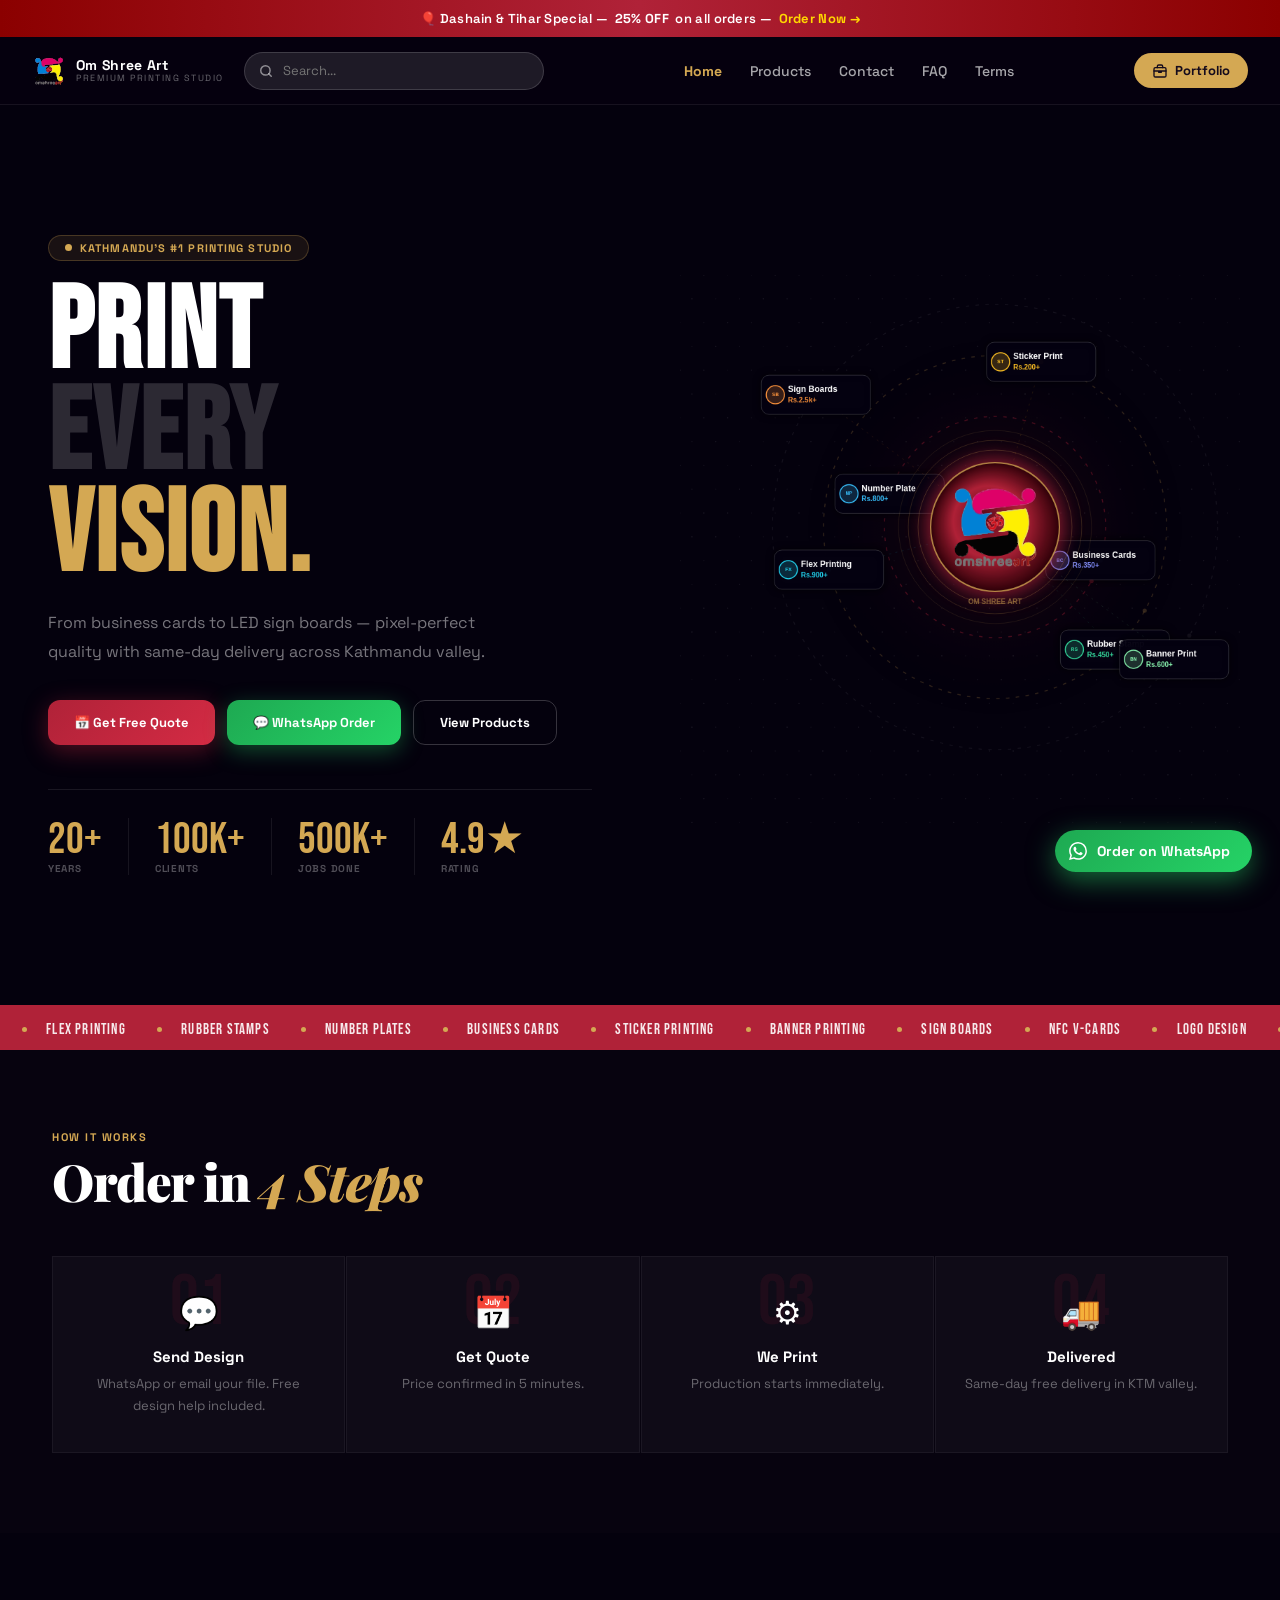
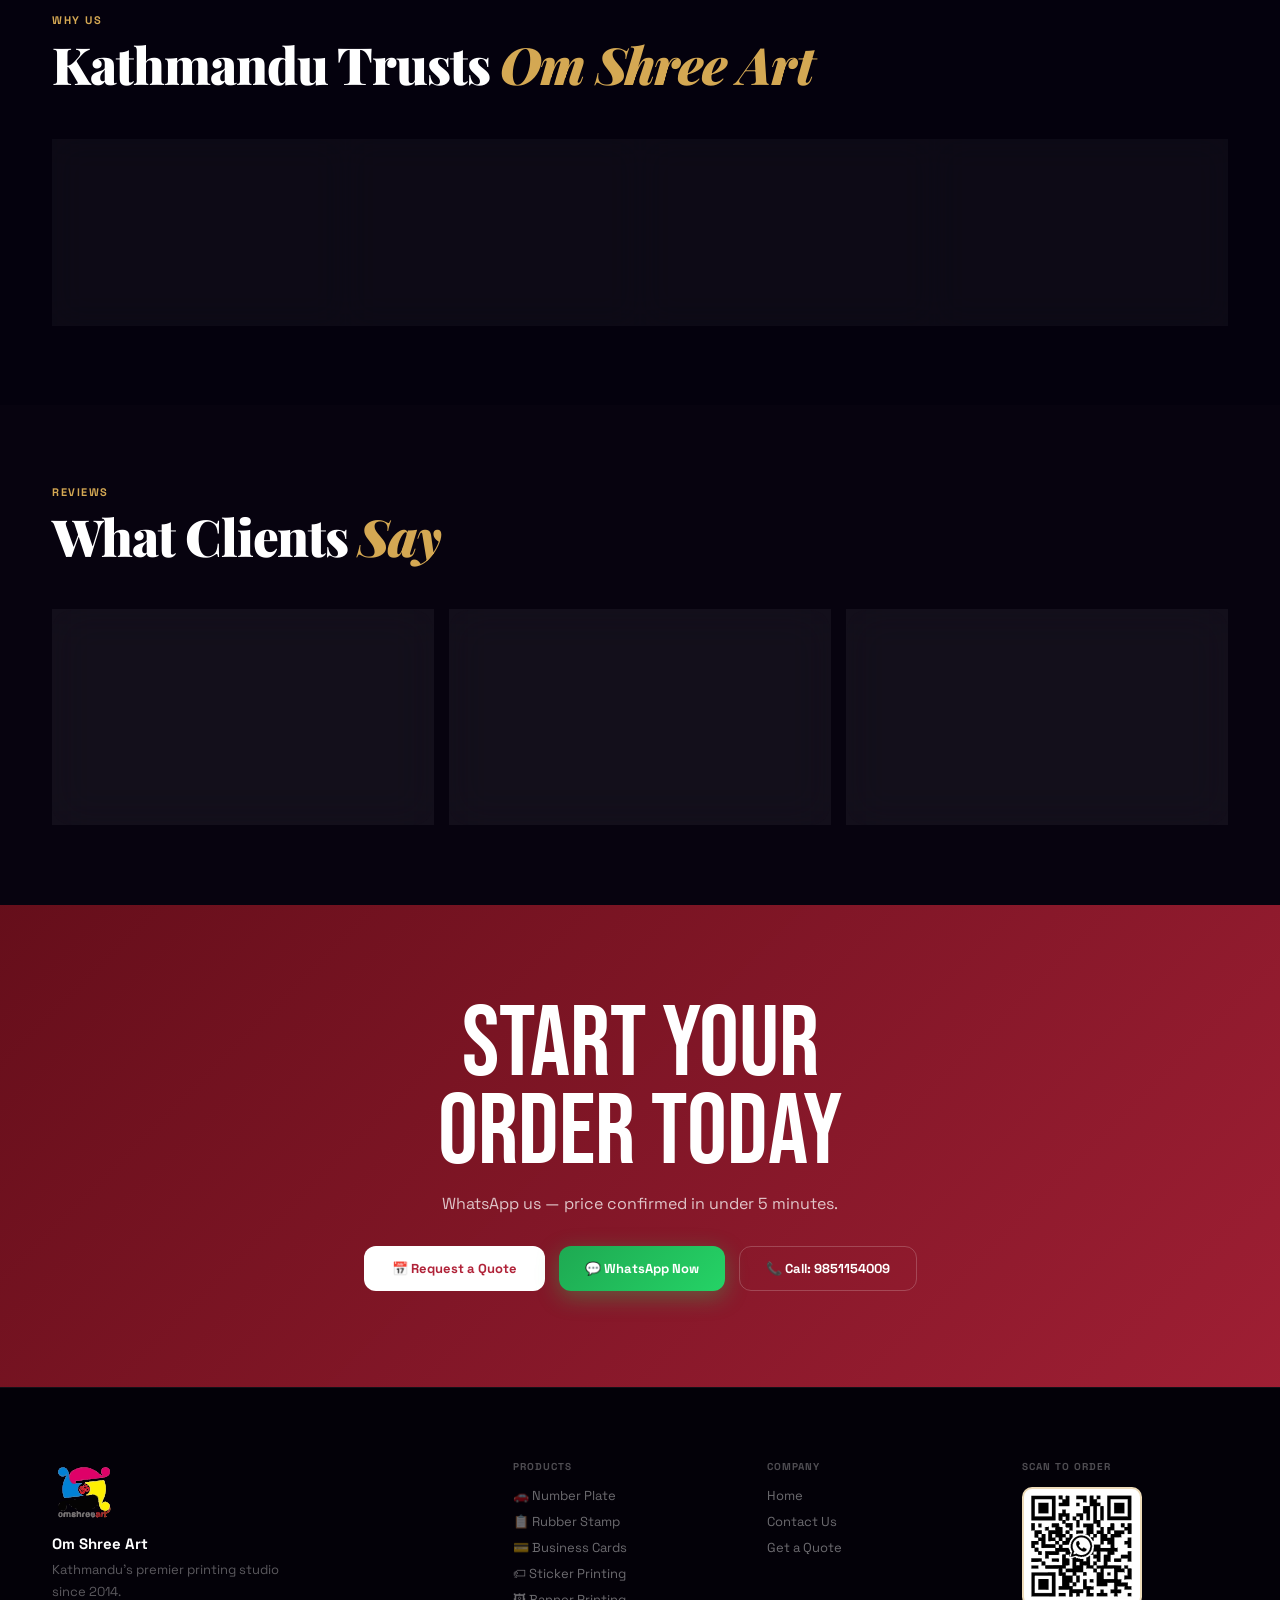
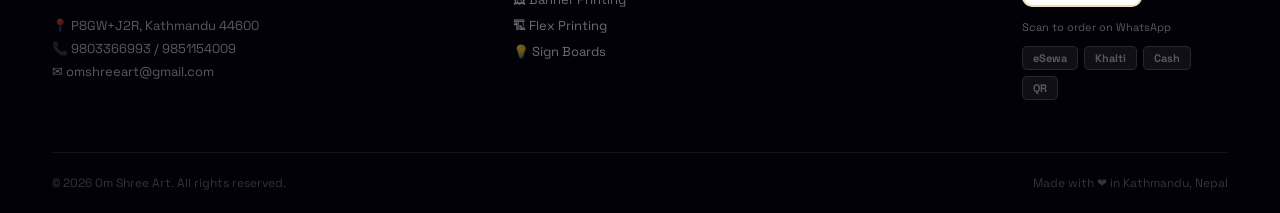
==== commit 3b10ece2: "Add files via upload" ====
--- a/index.html
+++ b/index.html
@@ -26,7 +26,7 @@
 
 <nav style="display:flex;align-items:center;padding:0 32px;height:68px;background:rgba(6,0,15,.95);backdrop-filter:blur(18px);border-bottom:1px solid rgba(255,255,255,.07);position:sticky;top:0;z-index:100;">
   <a href="index.html" style="display:flex;align-items:center;gap:10px;text-decoration:none;flex-shrink:0;">
-    <img src="img/omshreeart-logo.svg" alt="OSA" style="height:40px;width:40px;object-fit:contain;border-radius:8px;">
+    <img src="img/omshreeart-logo.svg" alt="OSA" style="height:34px;width:34px;object-fit:contain;border-radius:7px;">
     <div style="display:flex;flex-direction:column;line-height:1.15;">
       <span style="font-weight:700;font-size:14px;color:#fff;letter-spacing:.3px;">Om Shree Art</span>
       <span style="font-size:9px;color:rgba(255,255,255,.4);letter-spacing:1.5px;text-transform:uppercase;">Premium Printing Studio</span>
@@ -191,7 +191,8 @@
       ctx.strokeStyle='rgba(212,168,83,'+(0.5+pu*0.3)+')';ctx.lineWidth=2;ctx.stroke();ctx.restore();
       if(logoOk){
         ctx.save();ctx.beginPath();ctx.arc(cx,cy,R-3,0,Math.PI*2);ctx.clip();
-        ctx.drawImage(logo,cx-R+3,cy-R+3,(R-3)*2,(R-3)*2);ctx.restore();
+        var logoSize=(R-3)*1.6;
+        ctx.drawImage(logo,cx-logoSize/2,cy-logoSize/2,logoSize,logoSize);ctx.restore();
       }else{
         ctx.font='bold 24px sans-serif';ctx.fillStyle='#D4A853';ctx.textAlign='center';ctx.textBaseline='middle';
         ctx.fillText('OSA',cx,cy);
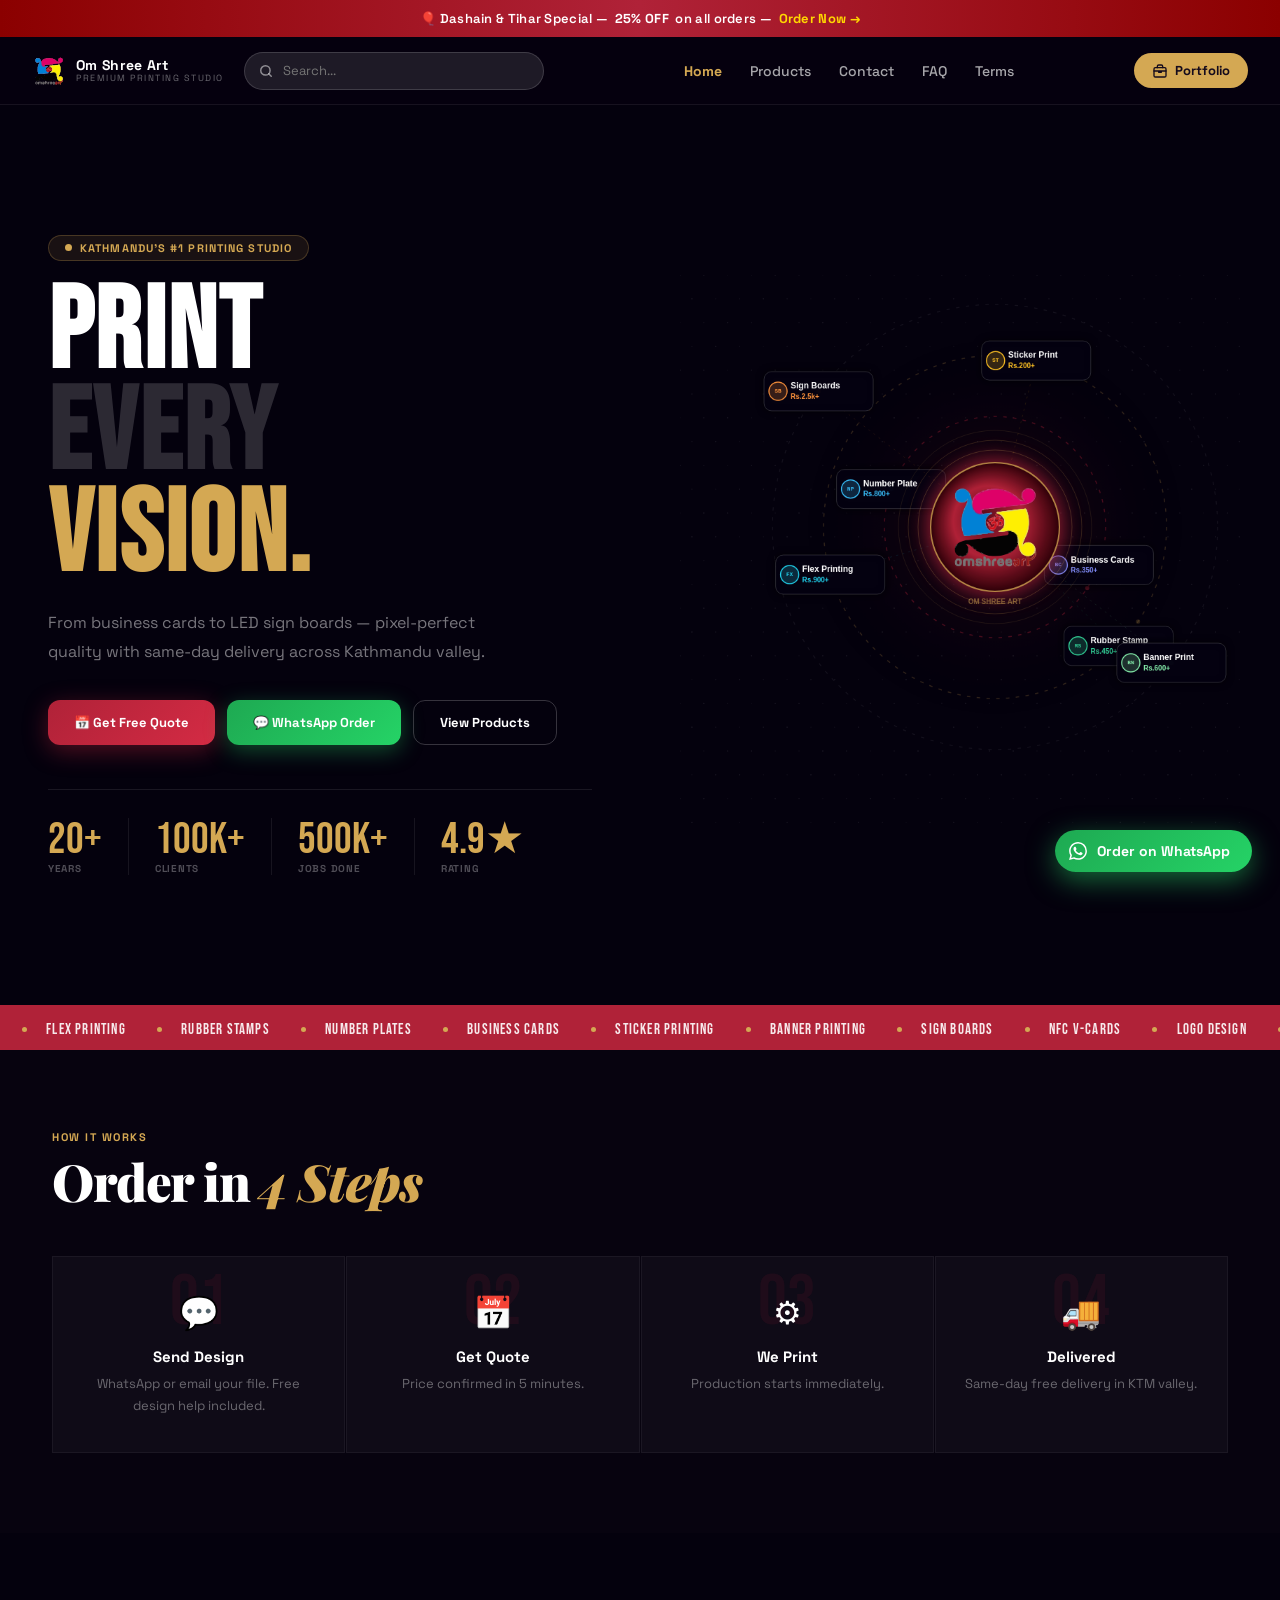
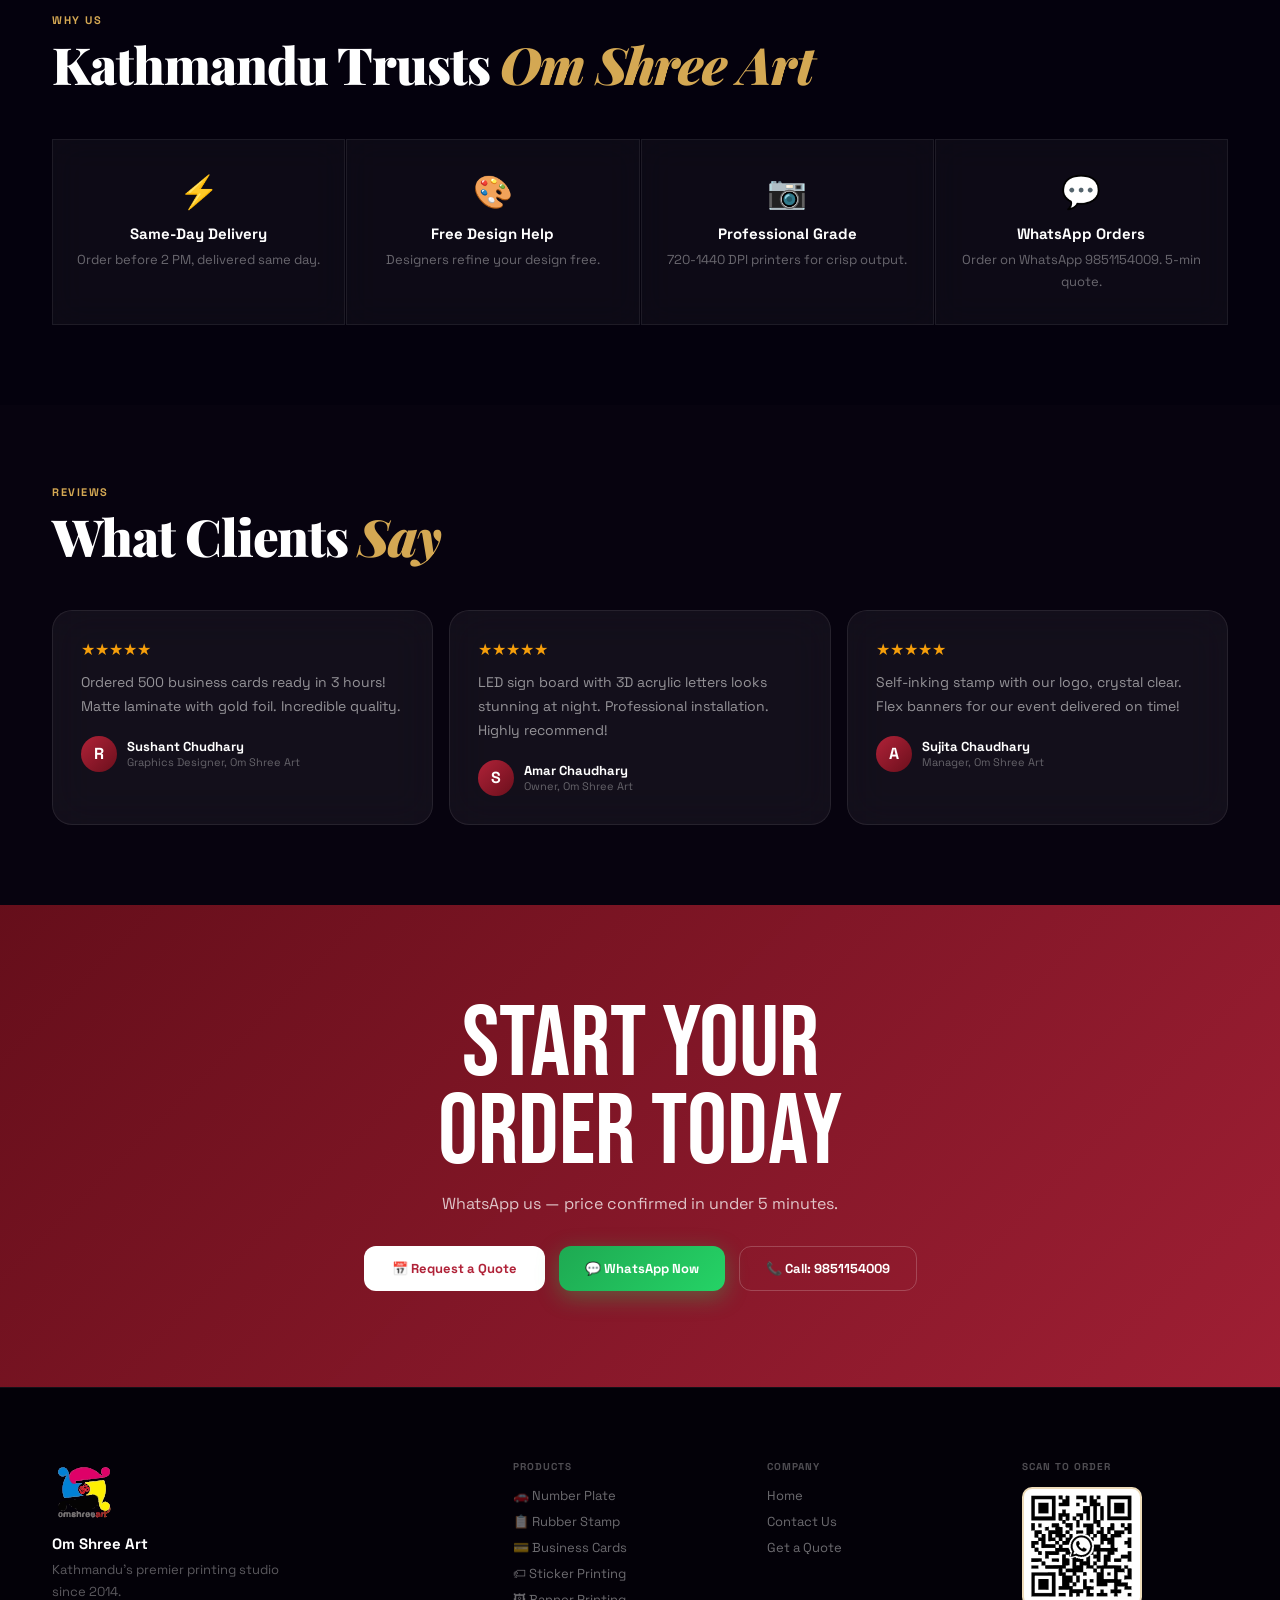
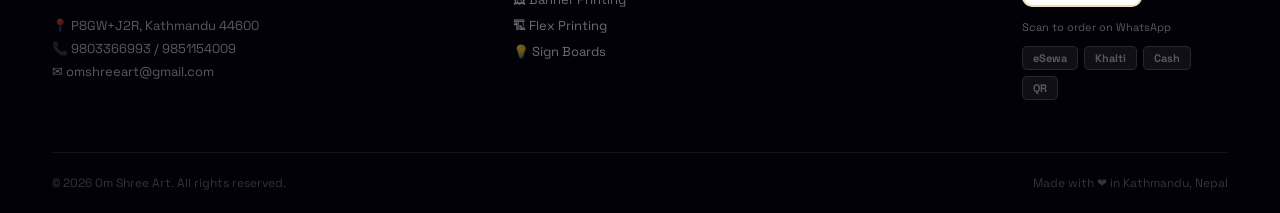
==== commit 083ef731: "Add files via upload" ====
--- a/index.html
+++ b/index.html
@@ -5,11 +5,11 @@
 <title>Om Shree Art | Number Plate, Rubber Stamp, Printing in Kathmandu</title>
 <meta name="description" content="Kathmandu's #1 printing studio. Custom number plates, rubber stamps, business cards, flex printing, banners & sign boards. Same-day delivery. Call: 985-1154009">
 <meta name="keywords" content="number plate Nepal, rubber stamp Kathmandu, business card printing, flex printing Nepal, banner printing Kathmandu, sticker printing, sign board Nepal">
-<link rel="icon" href="img/omshreeart-logo.svg">
-<meta property="og:image" content="img/omshreeart-logo.svg">
+<link rel="icon" type="image/png" sizes="500x500" href="/favicon.png">
+<meta property="og:image" content="https://omshreeart.com.np/favicon.png">
 <link rel="preconnect" href="https://fonts.googleapis.com">
 <link href="https://fonts.googleapis.com/css2?family=Space+Grotesk:wght@400;500;600;700;800&family=Bebas+Neue&family=Playfair+Display:ital,wght@0,900;1,700&display=swap" rel="stylesheet">
-<link rel="stylesheet" href="css/style.css">
+<link rel="stylesheet" href="css/style.css?v=dark-background">
 
 
 <style>
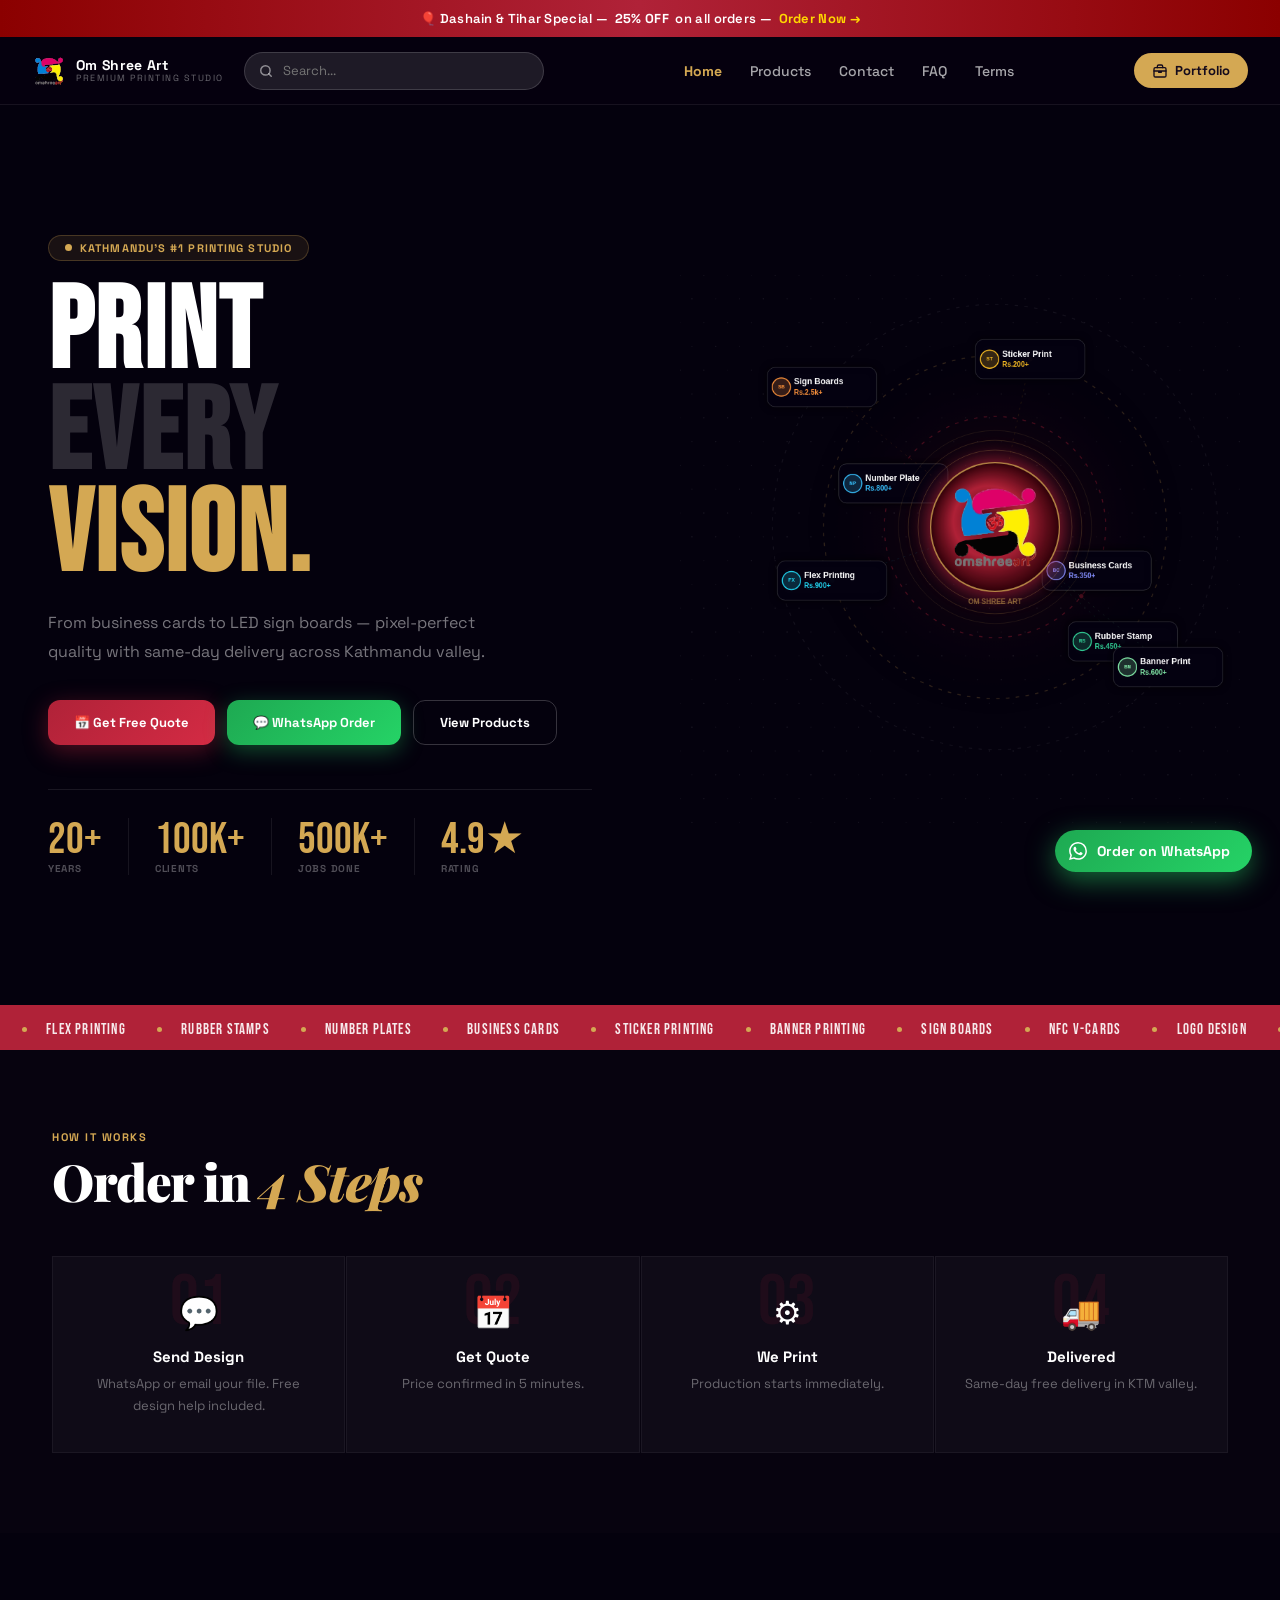
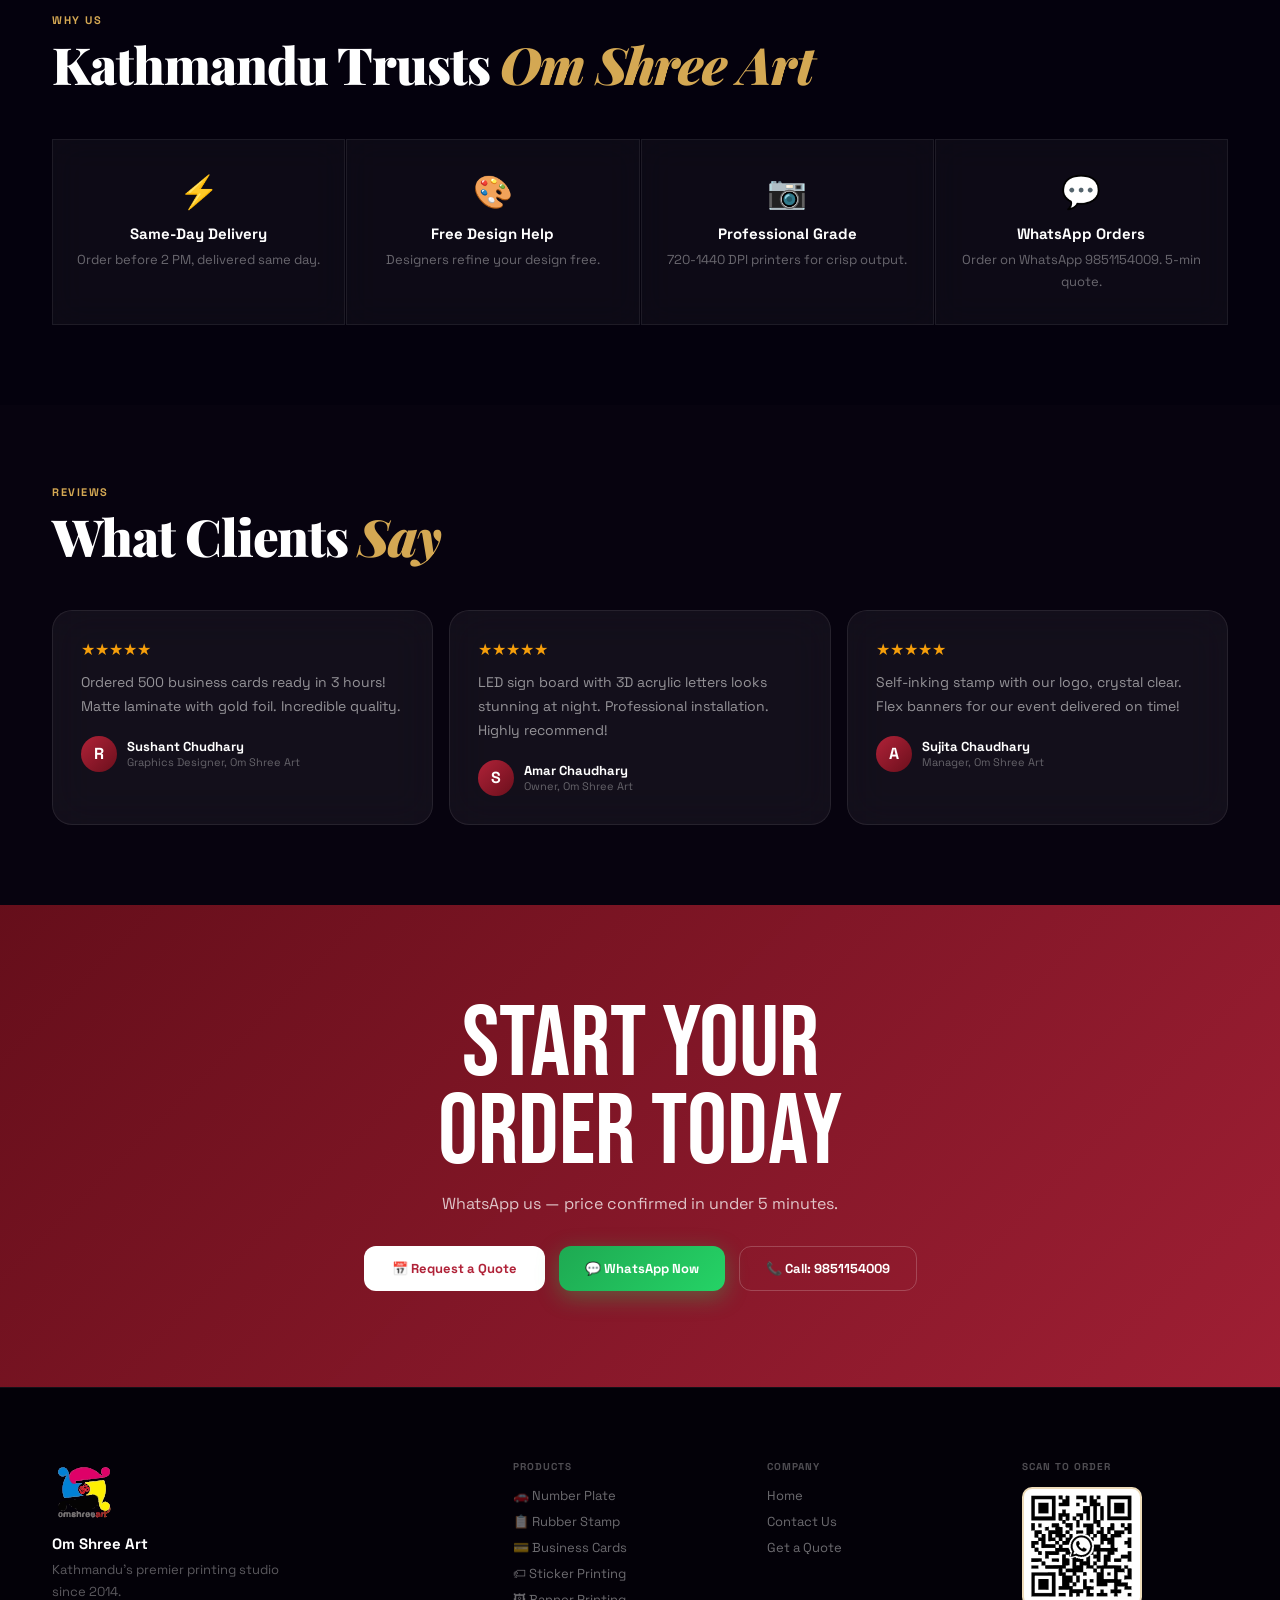
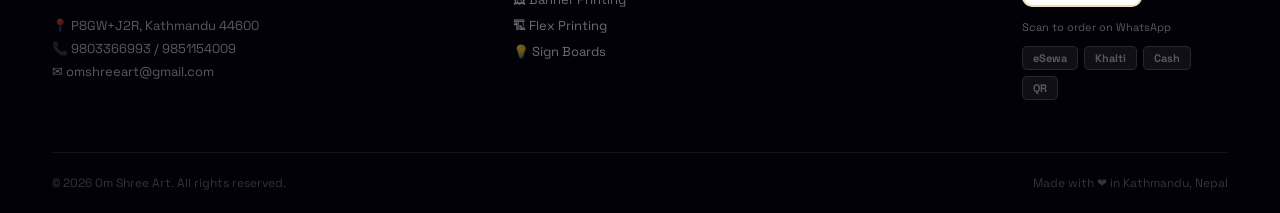
==== commit 583ed528: "Add files via upload" ====
--- a/index.html
+++ b/index.html
@@ -5,8 +5,8 @@
 <title>Om Shree Art | Number Plate, Rubber Stamp, Printing in Kathmandu</title>
 <meta name="description" content="Kathmandu's #1 printing studio. Custom number plates, rubber stamps, business cards, flex printing, banners & sign boards. Same-day delivery. Call: 985-1154009">
 <meta name="keywords" content="number plate Nepal, rubber stamp Kathmandu, business card printing, flex printing Nepal, banner printing Kathmandu, sticker printing, sign board Nepal">
-<link rel="icon" type="image/png" sizes="500x500" href="/favicon.png">
-<meta property="og:image" content="https://omshreeart.com.np/favicon.png">
+<link rel="icon" type="image/svg+xml" href="/img/omshreeart-logo.svg">
+<meta property="og:image" content="https://omshreeart.com.np/img/omshreeart-logo.svg">
 <link rel="preconnect" href="https://fonts.googleapis.com">
 <link href="https://fonts.googleapis.com/css2?family=Space+Grotesk:wght@400;500;600;700;800&family=Bebas+Neue&family=Playfair+Display:ital,wght@0,900;1,700&display=swap" rel="stylesheet">
 <link rel="stylesheet" href="css/style.css?v=dark-background">
